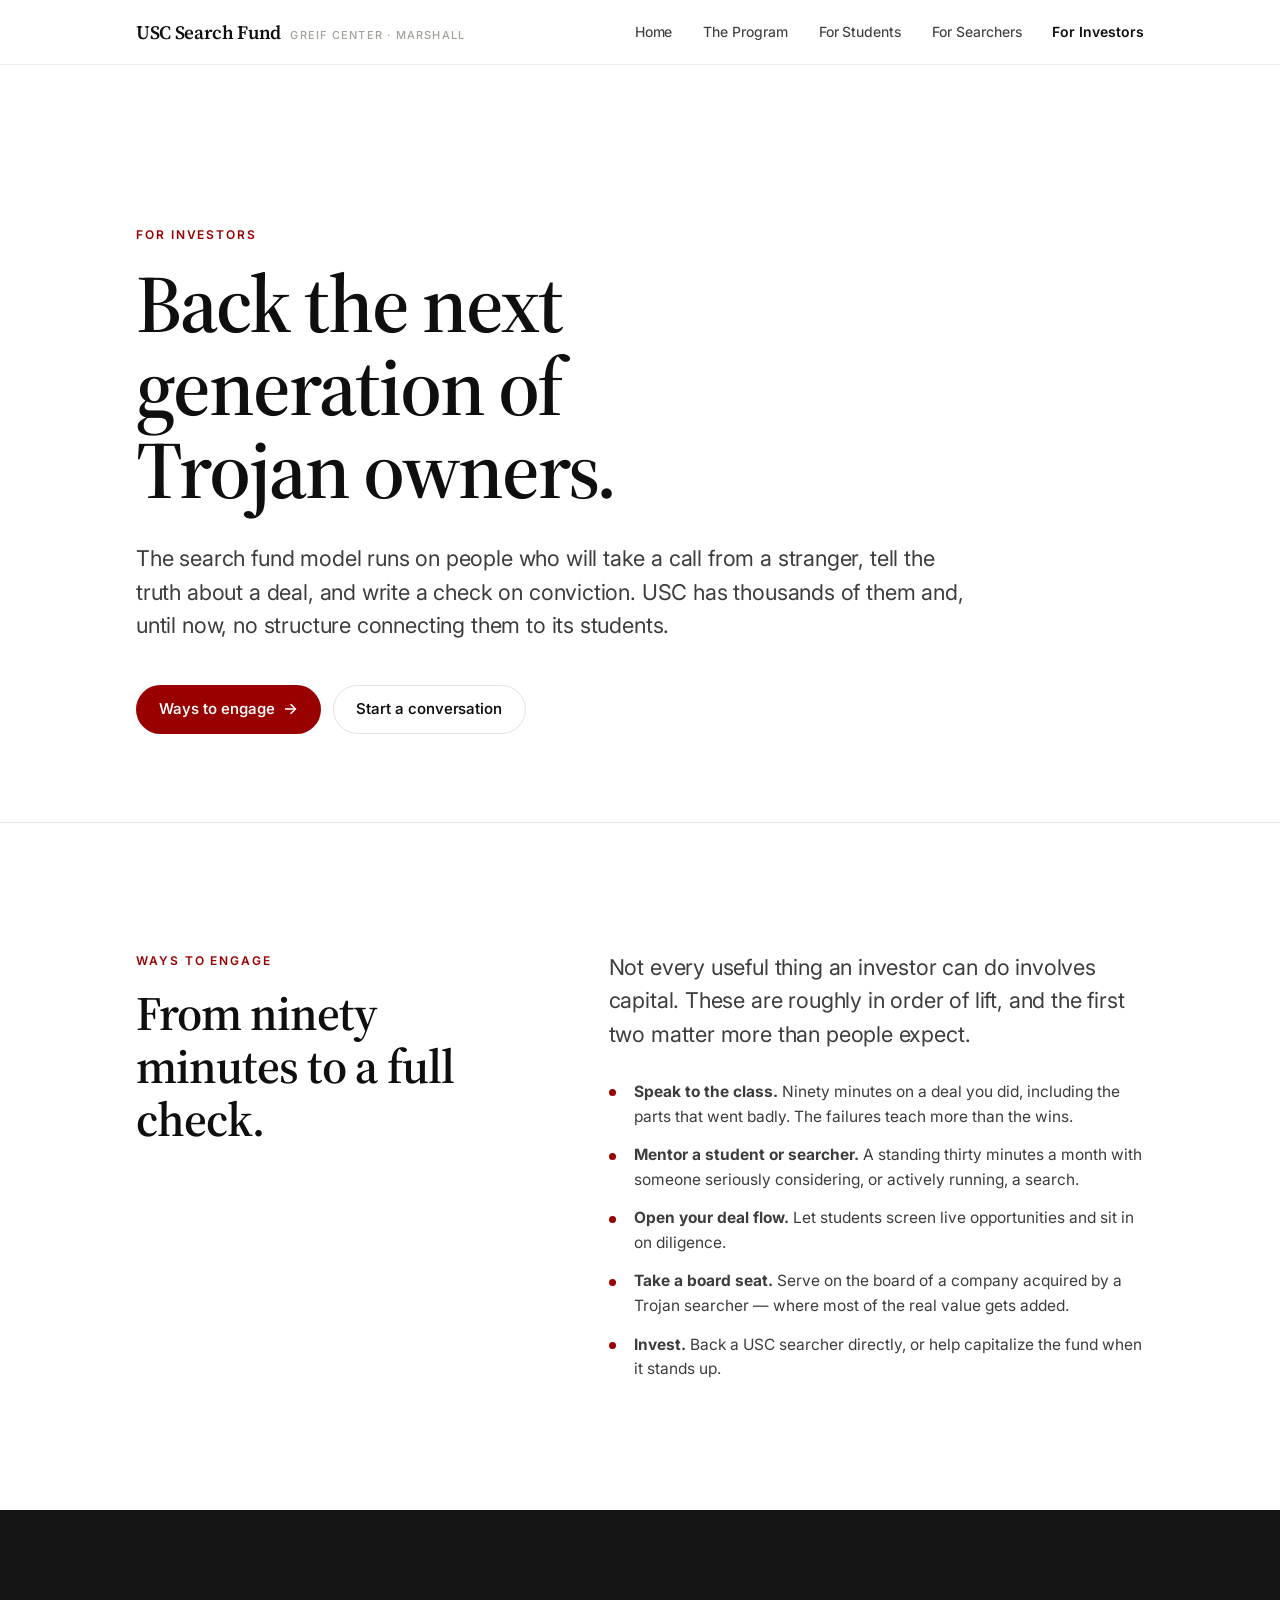
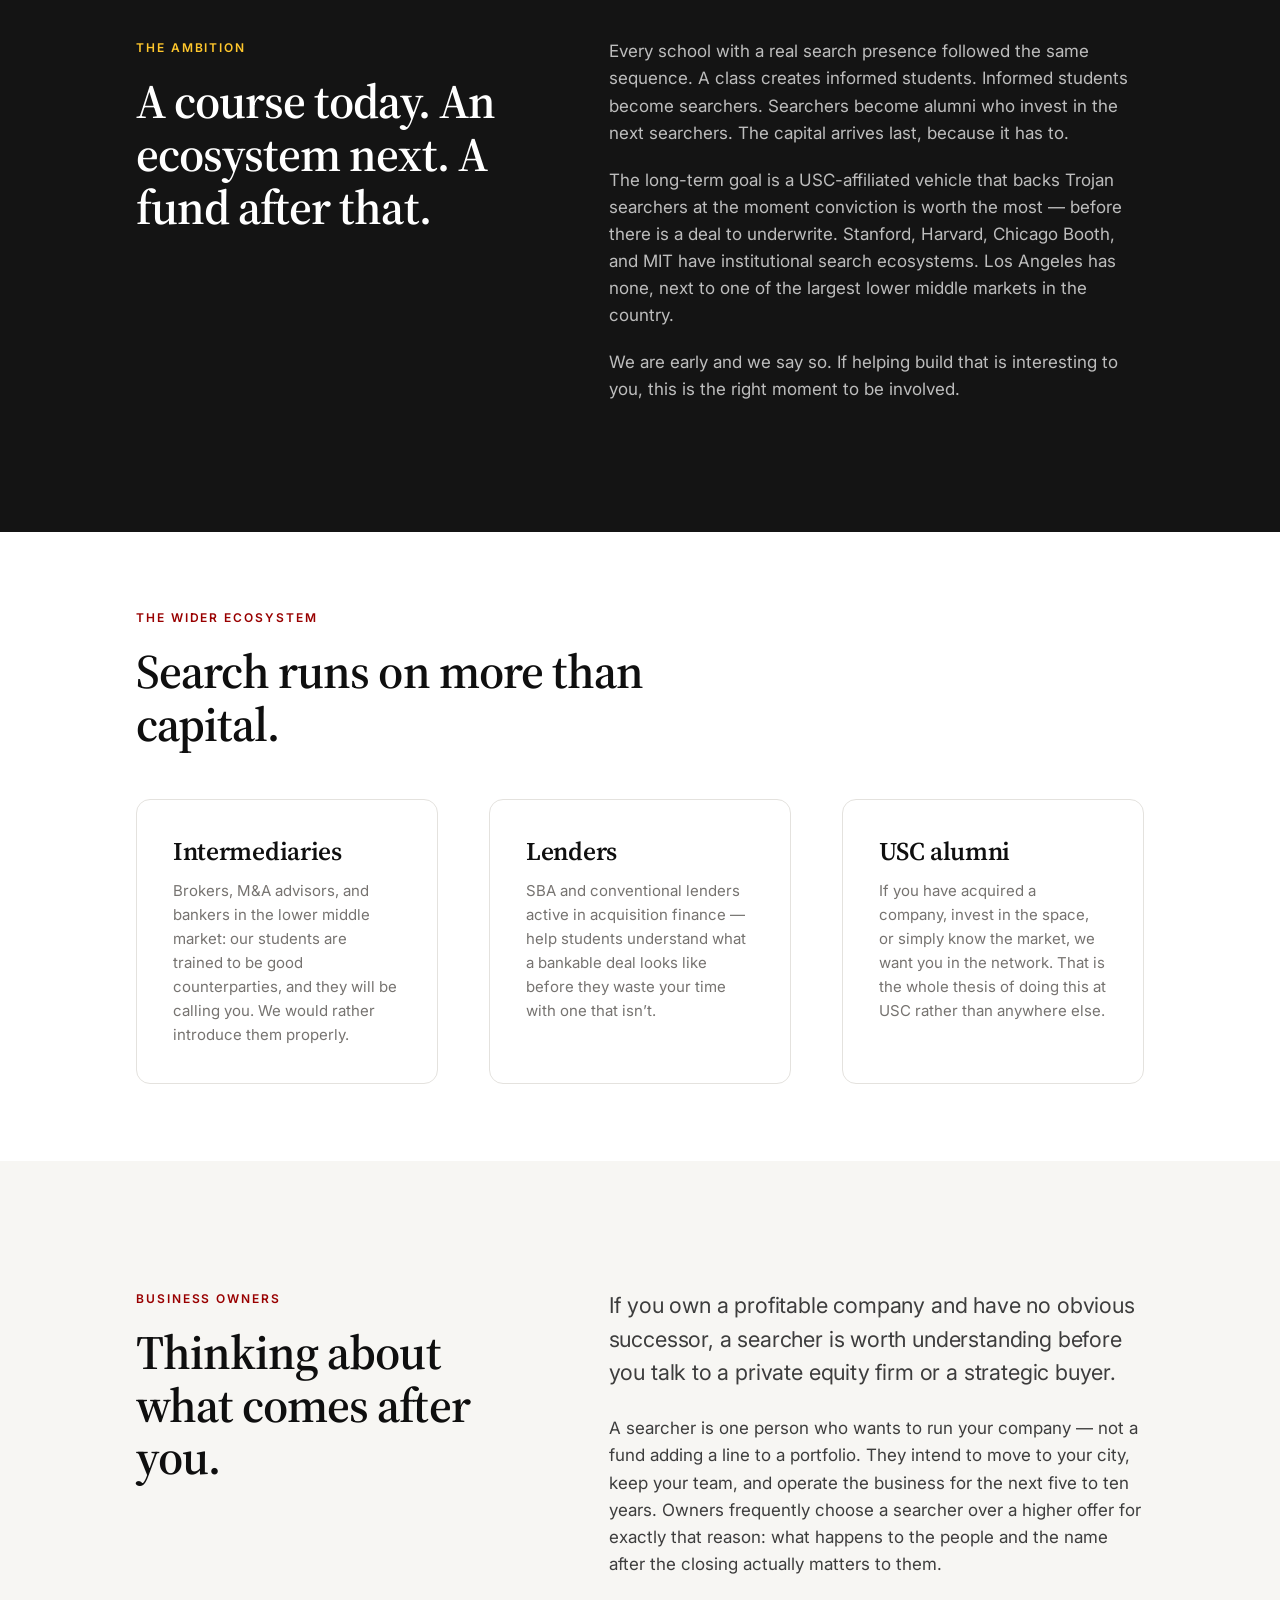
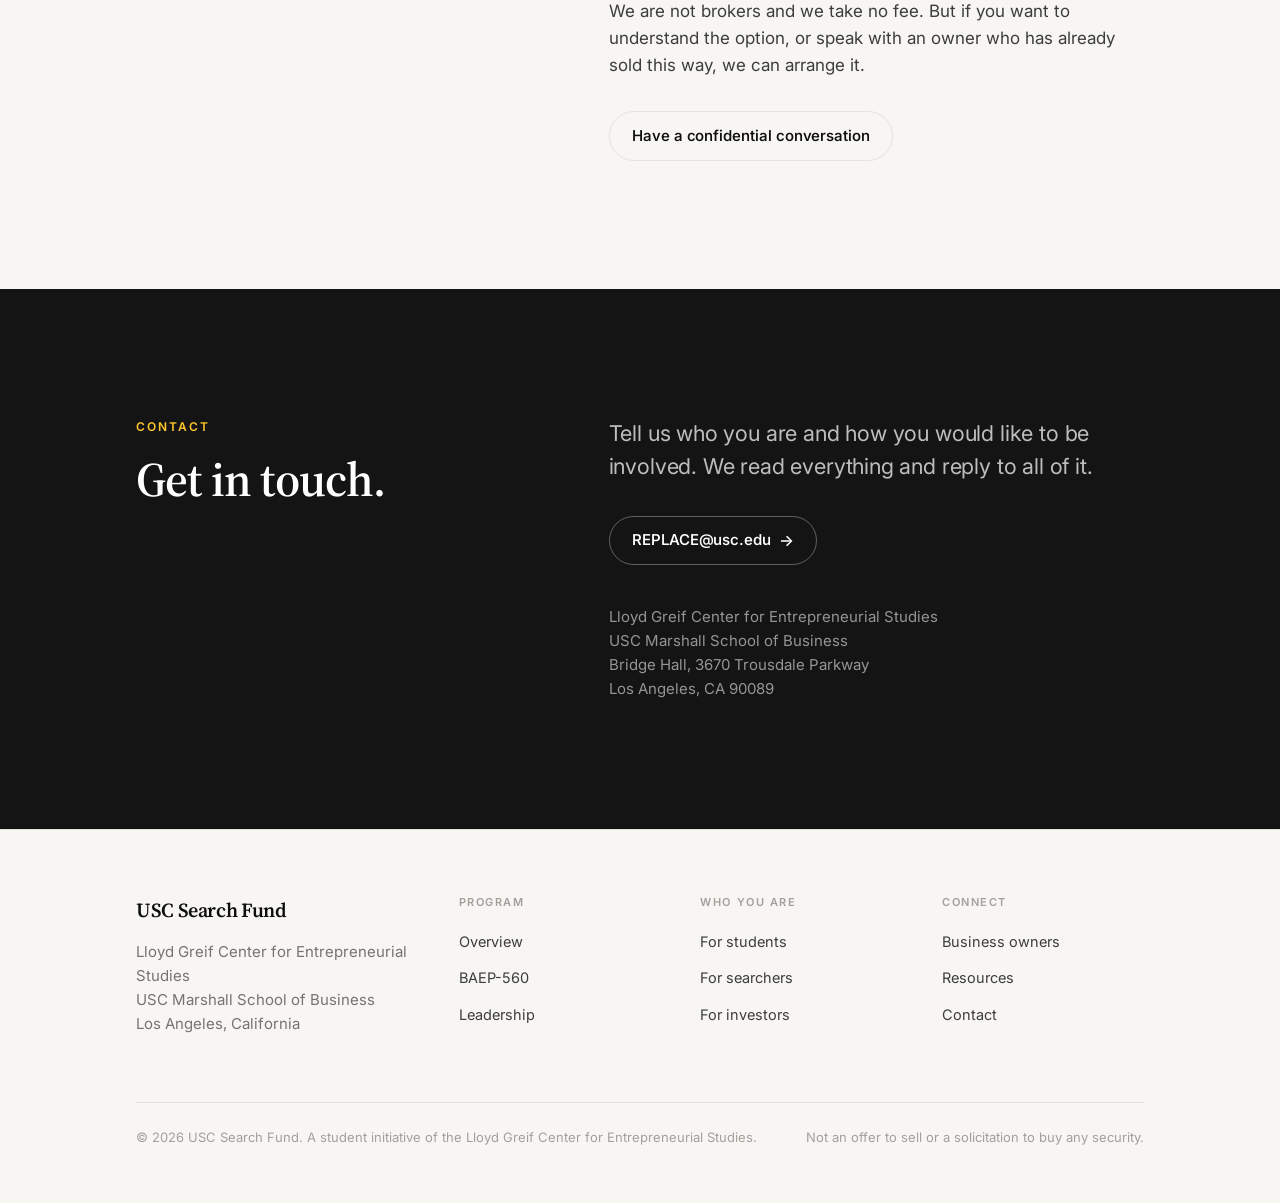
==== investors.html @ b590ad1c "USC Search Fund website — initial draft Five-page static site for the USC Marshall Greif Center sear" ====
<!doctype html>
<html lang="en">
<head>
<meta charset="utf-8">
<meta name="viewport" content="width=device-width, initial-scale=1">
<title>For Investors — USC Search Fund</title>
<meta name="description" content="For investors, operators, lenders, intermediaries, and business owners who want to work with USC Search Fund.">
<link rel="preconnect" href="https://fonts.googleapis.com">
<link rel="preconnect" href="https://fonts.gstatic.com" crossorigin>
<link href="https://fonts.googleapis.com/css2?family=Inter:wght@400;500;600&family=Source+Serif+4:opsz,wght@8..60,400;8..60,600&display=swap" rel="stylesheet">
<link rel="stylesheet" href="assets/site.css">
</head>
<body>
<header class="masthead">
  <div class="masthead__inner">
    <a class="brand" href="index.html">
      <span class="brand__mark">USC Search Fund</span>
      <span class="brand__sub">Greif Center &middot; Marshall</span>
    </a>
    <nav class="nav">
      <a href="index.html">Home</a>
      <a href="program.html">The Program</a>
      <a href="students.html">For Students</a>
      <a href="searchers.html">For Searchers</a>
      <a href="investors.html" aria-current="page">For Investors</a>
    </nav>
    <details class="menu">
      <summary class="menu__btn" aria-label="Menu"><span class="menu__bars"></span></summary>
      <nav class="menu__panel">
        <a href="index.html">Home</a>
        <a href="program.html">The Program</a>
        <a href="students.html">For Students</a>
        <a href="searchers.html">For Searchers</a>
        <a href="investors.html" aria-current="page">For Investors</a>
      </nav>
    </details>
  </div>
</header>
<main>

  <section class="hero wrap">
    <p class="eyebrow">For investors</p>
    <h1 class="display hero__title">Back the next generation of Trojan owners.</h1>
    <p class="lede hero__lede">
      The search fund model runs on people who will take a call from a stranger, tell the truth
      about a deal, and write a check on conviction. USC has thousands of them and, until now,
      no structure connecting them to its students.
    </p>
    <div class="btn-row hero__cta">
      <a class="btn btn--primary" href="#engage">Ways to engage <span class="btn__arrow">&rarr;</span></a>
      <a class="btn btn--ghost" href="#contact">Start a conversation</a>
    </div>
  </section>

  <hr class="rule">

  <!-- ========================================================== ENGAGE -- -->
  <section class="section wrap" id="engage">
    <div class="grid grid--split">
      <div>
        <p class="eyebrow">Ways to engage</p>
        <h2 class="h2">From ninety minutes to a full check.</h2>
      </div>
      <div>
        <p class="lede">
          Not every useful thing an investor can do involves capital. These are roughly in
          order of lift, and the first two matter more than people expect.
        </p>
        <ul class="checklist" style="margin-top:1.75rem">
          <li><strong>Speak to the class.</strong> Ninety minutes on a deal you did, including
              the parts that went badly. The failures teach more than the wins.</li>
          <li><strong>Mentor a student or searcher.</strong> A standing thirty minutes a month
              with someone seriously considering, or actively running, a search.</li>
          <li><strong>Open your deal flow.</strong> Let students screen live opportunities and
              sit in on diligence.</li>
          <li><strong>Take a board seat.</strong> Serve on the board of a company acquired by a
              Trojan searcher &mdash; where most of the real value gets added.</li>
          <li><strong>Invest.</strong> Back a USC searcher directly, or help capitalize the fund
              when it stands up.</li>
        </ul>
      </div>
    </div>
  </section>

  <!-- ============================================================ FUND -- -->
  <section class="section dark">
    <div class="wrap">
      <div class="grid grid--split">
        <div>
          <p class="eyebrow">The ambition</p>
          <h2 class="h2">A course today. An ecosystem next. A fund after that.</h2>
        </div>
        <div>
          <p>
            Every school with a real search presence followed the same sequence. A class creates
            informed students. Informed students become searchers. Searchers become alumni who
            invest in the next searchers. The capital arrives last, because it has to.
          </p>
          <p>
            The long-term goal is a USC-affiliated vehicle that backs Trojan searchers at the
            moment conviction is worth the most &mdash; before there is a deal to underwrite.
            Stanford, Harvard, Chicago Booth, and MIT have institutional search ecosystems.
            Los Angeles has none, next to one of the largest lower middle markets in the country.
          </p>
          <p>
            We are early and we say so. If helping build that is interesting to you, this is
            the right moment to be involved.
          </p>
        </div>
      </div>
    </div>
  </section>

  <!-- ======================================================= ECOSYSTEM -- -->
  <section class="section section--tight wrap">
    <p class="eyebrow">The wider ecosystem</p>
    <h2 class="h2" style="max-width:22ch; margin-bottom:clamp(2rem,4vw,3rem)">
      Search runs on more than capital.
    </h2>
    <div class="grid grid--3">
      <div class="panel">
        <h3 class="h3">Intermediaries</h3>
        <p class="small" style="margin-top:.8rem">Brokers, M&amp;A advisors, and bankers in the
           lower middle market: our students are trained to be good counterparties, and they
           will be calling you. We would rather introduce them properly.</p>
      </div>
      <div class="panel">
        <h3 class="h3">Lenders</h3>
        <p class="small" style="margin-top:.8rem">SBA and conventional lenders active in
           acquisition finance &mdash; help students understand what a bankable deal looks like
           before they waste your time with one that isn&rsquo;t.</p>
      </div>
      <div class="panel">
        <h3 class="h3">USC alumni</h3>
        <p class="small" style="margin-top:.8rem">If you have acquired a company, invest in the
           space, or simply know the market, we want you in the network. That is the whole
           thesis of doing this at USC rather than anywhere else.</p>
      </div>
    </div>
  </section>

  <!-- ========================================================== OWNERS -- -->
  <section class="section section--alt" id="owners">
    <div class="wrap">
      <div class="grid grid--split">
        <div>
          <p class="eyebrow">Business owners</p>
          <h2 class="h2">Thinking about what comes after you.</h2>
        </div>
        <div>
          <p class="lede">
            If you own a profitable company and have no obvious successor, a searcher is worth
            understanding before you talk to a private equity firm or a strategic buyer.
          </p>
          <p class="body">
            A searcher is one person who wants to run your company &mdash; not a fund adding a
            line to a portfolio. They intend to move to your city, keep your team, and operate
            the business for the next five to ten years. Owners frequently choose a searcher
            over a higher offer for exactly that reason: what happens to the people and the name
            after the closing actually matters to them.
          </p>
          <p class="body">
            We are not brokers and we take no fee. But if you want to understand the option, or
            speak with an owner who has already sold this way, we can arrange it.
          </p>
          <div class="btn-row" style="margin-top:2rem">
            <a class="btn btn--ghost" href="#contact">Have a confidential conversation</a>
          </div>
        </div>
      </div>
    </div>
  </section>

  <!-- ========================================================= CONTACT -- -->
  <section class="section dark" id="contact">
    <div class="wrap">
      <div class="grid grid--split">
        <div>
          <p class="eyebrow">Contact</p>
          <h2 class="h2">Get in touch.</h2>
        </div>
        <div>
          <p class="lede">
            Tell us who you are and how you would like to be involved. We read everything and
            reply to all of it.
          </p>
          <div class="btn-row" style="margin-top:2rem">
            <a class="btn btn--onDark" href="mailto:REPLACE@usc.edu?subject=USC%20Search%20Fund">
              REPLACE@usc.edu <span class="btn__arrow">&rarr;</span>
            </a>
          </div>
          <p class="small" style="margin-top:2.5rem">
            Lloyd Greif Center for Entrepreneurial Studies<br>
            USC Marshall School of Business<br>
            Bridge Hall, 3670 Trousdale Parkway<br>
            Los Angeles, CA 90089
          </p>
        </div>
      </div>
    </div>
  </section>

</main>
<footer class="footer">
  <div class="wrap">
    <div class="footer__top">
      <div class="footer__brand">
        <span class="brand__mark">USC Search Fund</span>
        <p class="small" style="margin-top:.9rem; max-width:34ch">
          Lloyd Greif Center for Entrepreneurial Studies<br>
          USC Marshall School of Business<br>
          Los Angeles, California
        </p>
      </div>
      <div>
        <h4>Program</h4>
        <ul>
          <li><a href="program.html">Overview</a></li>
          <li><a href="program.html#course">BAEP-560</a></li>
          <li><a href="program.html#leadership">Leadership</a></li>
        </ul>
      </div>
      <div>
        <h4>Who you are</h4>
        <ul>
          <li><a href="students.html">For students</a></li>
          <li><a href="searchers.html">For searchers</a></li>
          <li><a href="investors.html">For investors</a></li>
        </ul>
      </div>
      <div>
        <h4>Connect</h4>
        <ul>
          <li><a href="investors.html#owners">Business owners</a></li>
          <li><a href="students.html#resources">Resources</a></li>
          <li><a href="investors.html#contact">Contact</a></li>
        </ul>
      </div>
    </div>
    <div class="footer__bottom">
      <p class="tiny">&copy; 2026 USC Search Fund. A student initiative of the Lloyd Greif Center for Entrepreneurial Studies.</p>
      <p class="tiny">Not an offer to sell or a solicitation to buy any security.</p>
    </div>
  </div>
</footer>
</body>
</html>
---- assets/site.css ----
/* ==========================================================================
   USC Search Fund — Lloyd Greif Center for Entrepreneurial Studies
   USC Marshall School of Business
   ========================================================================== */

:root{
  /* USC brand */
  --cardinal:      #990000;
  --cardinal-deep: #6d0000;
  --cardinal-tint: #fdf4f4;
  --gold:          #ffc72c;

  /* Ink */
  --ink:   #0f0f0f;
  --ink-2: #3d3d3d;
  --ink-3: #767370;
  --ink-4: #a3a09c;

  /* Ground */
  --bg:      #ffffff;
  --bg-alt:  #f7f6f3;
  --bg-deep: #141414;
  --line:    #e4e2de;
  --line-2:  #efeeea;

  --maxw: 1120px;
  --gut: clamp(1.25rem, 5vw, 3.5rem);

  --serif: "Source Serif 4", "Iowan Old Style", Georgia, "Times New Roman", serif;
  --sans: "Inter", -apple-system, BlinkMacSystemFont, "SF Pro Text", "Helvetica Neue", Arial, sans-serif;

  --ease: cubic-bezier(.4,.14,.3,1);
}

*,*::before,*::after{ box-sizing:border-box; }

html{ -webkit-text-size-adjust:100%; scroll-behavior:smooth; scroll-padding-top:5.5rem; }

body{
  margin:0;
  background:var(--bg);
  color:var(--ink);
  font-family:var(--sans);
  font-size:17px;
  line-height:1.6;
  -webkit-font-smoothing:antialiased;
  -moz-osx-font-smoothing:grayscale;
  font-feature-settings:"kern" 1,"liga" 1;
}

img,svg{ max-width:100%; height:auto; display:block; }

/* --------------------------------------------------------------- layout -- */
.wrap{ max-width:var(--maxw); margin-inline:auto; padding-inline:var(--gut); }
.wrap--narrow{ max-width:760px; }
.section{ padding-block:clamp(4.5rem,10vw,8.5rem); }
.section--tight{ padding-block:clamp(3.25rem,6vw,5.5rem); }
.section--alt{ background:var(--bg-alt); }
.rule{ height:1px; background:var(--line); border:0; margin:0; }

/* ----------------------------------------------------------- typography -- */
h1,h2,h3,h4{ font-family:var(--serif); font-weight:600; margin:0; color:var(--ink); }

.display{
  font-size:clamp(2.75rem,7.2vw,5.1rem);
  line-height:1.02;
  letter-spacing:-.025em;
  font-weight:600;
}
.h2{
  font-size:clamp(1.9rem,3.9vw,3rem);
  line-height:1.1;
  letter-spacing:-.02em;
}
.h3{
  font-size:clamp(1.25rem,2vw,1.6rem);
  line-height:1.2;
  letter-spacing:-.012em;
}
.h4{ font-size:1.0625rem; line-height:1.35; letter-spacing:-.005em; }

.eyebrow{
  font-family:var(--sans);
  font-size:.75rem;
  font-weight:600;
  letter-spacing:.16em;
  text-transform:uppercase;
  color:var(--cardinal);
  margin:0 0 1.1rem;
}
.eyebrow--muted{ color:var(--ink-3); }

.lede{
  font-size:clamp(1.125rem,1.7vw,1.375rem);
  line-height:1.55;
  color:var(--ink-2);
  letter-spacing:-.008em;
}
.body{ color:var(--ink-2); }
.small{ font-size:.9375rem; color:var(--ink-3); line-height:1.6; }
.tiny{ font-size:.8125rem; color:var(--ink-4); }

p{ margin:0 0 1.15em; }
p:last-child{ margin-bottom:0; }

a{ color:var(--cardinal); text-decoration:none; }
a:hover{ text-decoration:underline; text-underline-offset:3px; }

/* --------------------------------------------------------------- header -- */
.masthead{
  position:sticky; top:0; z-index:60;
  background:rgba(255,255,255,.95);
  backdrop-filter:saturate(180%) blur(20px);
  -webkit-backdrop-filter:saturate(180%) blur(20px);
  border-bottom:1px solid var(--line-2);
}
.masthead__inner{
  max-width:var(--maxw); margin-inline:auto; padding-inline:var(--gut);
  height:64px; display:flex; align-items:center; justify-content:space-between; gap:1.5rem;
}
.brand{ display:flex; align-items:baseline; gap:.6rem; color:var(--ink); text-decoration:none; }
.brand:hover{ text-decoration:none; }
.brand__mark{
  font-family:var(--serif); font-weight:600; font-size:1.1875rem;
  letter-spacing:-.018em; white-space:nowrap;
}
.brand__sub{
  font-size:.6875rem; letter-spacing:.11em; text-transform:uppercase;
  color:var(--ink-4); font-weight:500; white-space:nowrap;
}
.nav{ display:flex; align-items:center; gap:clamp(1rem,2.4vw,2.1rem); }
.nav a{
  font-size:.875rem; font-weight:450; color:var(--ink-2);
  letter-spacing:-.002em; white-space:nowrap; text-decoration:none;
  transition:color .18s var(--ease);
}
.nav a:hover{ color:var(--ink); text-decoration:none; }
.nav a[aria-current="page"]{ color:var(--ink); font-weight:600; }

/* ---------------------------------------------------------- mobile menu -- */
.menu{ display:none; }
.menu__btn{
  list-style:none; cursor:pointer;
  width:40px; height:40px; margin-right:-9px;
  display:flex; align-items:center; justify-content:center;
  border-radius:9px;
}
.menu__btn::-webkit-details-marker{ display:none; }
.menu__btn:focus-visible{ outline:2px solid var(--cardinal); outline-offset:2px; }
.menu__bars, .menu__bars::before, .menu__bars::after{
  display:block; width:21px; height:1.5px; background:var(--ink); border-radius:2px;
}
.menu__bars{ position:relative; transition:background .18s var(--ease); }
.menu__bars::before{ content:""; position:absolute; top:-6.5px; transition:transform .2s var(--ease); }
.menu__bars::after{ content:""; position:absolute; top:6.5px; transition:transform .2s var(--ease); }
.menu[open] .menu__bars{ background:transparent; }
.menu[open] .menu__bars::before{ transform:translateY(6.5px) rotate(45deg); }
.menu[open] .menu__bars::after{ transform:translateY(-6.5px) rotate(-45deg); }

.menu__panel{
  position:fixed; left:0; right:0; top:64px;
  background:#fff;
  border-bottom:1px solid var(--line);
  box-shadow:0 14px 34px rgba(0,0,0,.09);
  padding:.25rem var(--gut) 1.1rem;
  display:flex; flex-direction:column;
  max-height:calc(100vh - 64px); overflow-y:auto;
}
.menu__panel a{
  padding:.95rem 0; font-size:1.0625rem; color:var(--ink);
  text-decoration:none; border-bottom:1px solid var(--line-2);
}
.menu__panel a:last-child{ border-bottom:0; }
.menu__panel a[aria-current="page"]{ color:var(--cardinal); font-weight:600; }

@media (max-width:900px){
  .nav{ display:none; }
  .menu{ display:block; }
  .brand__sub{ display:none; }
}

/* --------------------------------------------------------------- button -- */
.btn{
  display:inline-flex; align-items:center; gap:.5rem;
  font-family:var(--sans); font-size:.9375rem; font-weight:550; letter-spacing:-.004em;
  padding:.72rem 1.4rem; border-radius:999px; border:1px solid transparent;
  text-decoration:none; cursor:pointer;
  transition:background .2s var(--ease), color .2s var(--ease), border-color .2s var(--ease), transform .2s var(--ease);
}
.btn:hover{ text-decoration:none; transform:translateY(-1px); }
.btn--primary{ background:var(--cardinal); color:#fff; }
.btn--primary:hover{ background:var(--cardinal-deep); }
.btn--ghost{ border-color:var(--line); color:var(--ink); background:transparent; }
.btn--ghost:hover{ border-color:var(--ink-4); background:#fff; }
.btn--onDark{ border-color:rgba(255,255,255,.32); color:#fff; }
.btn--onDark:hover{ background:rgba(255,255,255,.1); border-color:rgba(255,255,255,.55); }
.btn__arrow{ font-size:1.05em; line-height:1; transition:transform .2s var(--ease); }
.btn:hover .btn__arrow{ transform:translateX(3px); }
.btn-row{ display:flex; flex-wrap:wrap; gap:.75rem; }

.link-arrow{
  display:inline-flex; align-items:center; gap:.4rem;
  font-size:.9375rem; font-weight:550; color:var(--cardinal); text-decoration:none;
}
.link-arrow:hover{ text-decoration:none; }
.link-arrow span{ transition:transform .2s var(--ease); }
.link-arrow:hover span{ transform:translateX(3px); }

/* ----------------------------------------------------------------- hero -- */
.hero{ padding-block:clamp(5rem,13vw,10rem) clamp(3.5rem,7vw,5.5rem); }
.hero__title{ max-width:16ch; }
.hero__title span{ display:block; }
.hero__lede{ max-width:60ch; margin-top:1.9rem; }
.hero__cta{ margin-top:2.6rem; }
.hero__meta{
  margin-top:clamp(3.5rem,7vw,5.5rem);
  padding-top:1.5rem; border-top:1px solid var(--line);
  display:flex; flex-wrap:wrap; gap:.5rem 2.5rem;
  font-size:.8125rem; letter-spacing:.05em; text-transform:uppercase;
  color:var(--ink-4); font-weight:500;
}

/* ---------------------------------------------------------------- grids -- */
.grid{ display:grid; gap:clamp(2rem,4vw,3.25rem); }
.grid--2{ grid-template-columns:repeat(2,1fr); }
.grid--3{ grid-template-columns:repeat(3,1fr); }
.grid--4{ grid-template-columns:repeat(4,1fr); }
.grid--split{ grid-template-columns:minmax(0,.85fr) minmax(0,1.15fr); gap:clamp(2rem,6vw,5rem); }

.stack-lg > * + *{ margin-top:clamp(2.5rem,5vw,4rem); }

/* ---------------------------------------------------------------- cards -- */
.card{ display:flex; flex-direction:column; }
.card__num{
  font-family:var(--serif); font-size:.9375rem; color:var(--cardinal);
  font-weight:600; letter-spacing:.02em; margin-bottom:.9rem;
  padding-bottom:.85rem; border-bottom:1px solid var(--line);
}
.card .h3{ margin-bottom:.65rem; }
.card p{ font-size:.9688rem; color:var(--ink-2); line-height:1.62; }

.panel{
  background:#fff; border:1px solid var(--line);
  border-radius:14px; padding:clamp(1.6rem,3vw,2.25rem);
}
.panel--alt{ background:var(--bg-alt); border-color:transparent; }
.panel--accent{ background:var(--cardinal-tint); border-color:#f3e2e2; }

/* -------------------------------------------------------------- numbers -- */
.stats{ display:grid; grid-template-columns:repeat(4,1fr); gap:clamp(1.5rem,3vw,2.5rem); }
.stat__fig{
  font-family:var(--serif); font-size:clamp(2.4rem,4.6vw,3.5rem);
  line-height:1; letter-spacing:-.03em; font-weight:600; color:var(--ink);
}
.stat__label{
  margin-top:.85rem; padding-top:.85rem; border-top:1px solid var(--line);
  font-size:.8125rem; line-height:1.45; color:var(--ink-3); letter-spacing:.01em;
}
.stats--onDark .stat__fig{ color:#fff; }
.stats--onDark .stat__label{ color:rgba(255,255,255,.62); border-top-color:rgba(255,255,255,.18); }

/* ----------------------------------------------------------- dark block -- */
.dark{ background:var(--bg-deep); color:#fff; }
.dark h1,.dark h2,.dark h3,.dark h4{ color:#fff; }
.dark .lede,.dark .body,.dark p{ color:rgba(255,255,255,.72); }
.dark .eyebrow{ color:var(--gold); }
.dark .small{ color:rgba(255,255,255,.55); }
.dark a{ color:#fff; }

/* --------------------------------------------------------------- ladder -- */
.ladder{ counter-reset:step; border-top:1px solid var(--line); }
.ladder__item{
  display:grid; grid-template-columns:clamp(5rem,8vw,7.75rem) minmax(0,.6fr) minmax(0,1.55fr);
  gap:clamp(1rem,3vw,2.5rem);
  padding-block:clamp(1.75rem,3.2vw,2.5rem);
  border-bottom:1px solid var(--line);
  align-items:start;
}
.ladder__step{
  font-family:var(--serif); font-size:.9375rem; font-weight:600;
  color:var(--cardinal); letter-spacing:.04em; padding-top:.35rem;
  white-space:nowrap;
}
.ladder__item p{ font-size:.9688rem; color:var(--ink-2); }

/* --------------------------------------------------------------- people -- */
.person__name{ font-family:var(--serif); font-size:1.25rem; font-weight:600; letter-spacing:-.012em; }
.person__role{ font-size:.8125rem; letter-spacing:.09em; text-transform:uppercase; color:var(--cardinal); margin-top:.4rem; font-weight:600; }
.person p{ font-size:.9375rem; color:var(--ink-2); margin-top:.9rem; }
.person__portrait{
  aspect-ratio:4/5; background:var(--bg-alt); border-radius:10px;
  margin-bottom:1.1rem; display:flex; align-items:center; justify-content:center;
  color:var(--ink-4); font-size:.75rem; letter-spacing:.1em; text-transform:uppercase;
  border:1px solid var(--line-2);
}

/* ------------------------------------------------------------------ FAQ -- */
.faq{ border-top:1px solid var(--line); }
.faq details{ border-bottom:1px solid var(--line); }
.faq summary{
  list-style:none; cursor:pointer; padding-block:1.4rem;
  font-family:var(--serif); font-size:1.0625rem; font-weight:600; letter-spacing:-.008em;
  display:flex; justify-content:space-between; align-items:center; gap:2rem;
}
.faq summary::-webkit-details-marker{ display:none; }
.faq summary::after{
  content:"+"; font-family:var(--sans); font-size:1.35rem; font-weight:300;
  color:var(--ink-4); line-height:1; transition:transform .22s var(--ease);
}
.faq details[open] summary::after{ transform:rotate(45deg); }
.faq details p{ padding-bottom:1.5rem; margin:0; font-size:.9688rem; color:var(--ink-2); max-width:68ch; }

/* ---------------------------------------------------------------- lists -- */
.checklist{ list-style:none; padding:0; margin:0; }
.checklist li{
  position:relative; padding-left:1.6rem; margin-bottom:.85rem;
  font-size:.9688rem; color:var(--ink-2); line-height:1.6;
}
.checklist li::before{
  content:""; position:absolute; left:0; top:.62em;
  width:7px; height:7px; border-radius:50%; background:var(--cardinal);
}
.checklist li:last-child{ margin-bottom:0; }

.deflist{ margin:0; }
.deflist dt{
  font-family:var(--serif); font-weight:600; font-size:1.0625rem;
  padding-top:1.35rem; border-top:1px solid var(--line); margin-bottom:.4rem;
}
.deflist dd{ margin:0 0 1.35rem; font-size:.9688rem; color:var(--ink-2); }
.deflist dd:last-child{ margin-bottom:0; }

/* ------------------------------------------------------------------ CTA -- */
.cta-tri{ display:grid; grid-template-columns:repeat(3,1fr); gap:0; border-top:1px solid var(--line); }
.cta-tri__item{
  padding:clamp(2rem,3.5vw,2.75rem) clamp(1.25rem,2.5vw,2.25rem);
  border-bottom:1px solid var(--line); border-right:1px solid var(--line);
  display:flex; flex-direction:column; gap:.7rem;
  transition:background .2s var(--ease);
}
.cta-tri__item:last-child{ border-right:0; }
.cta-tri__item:hover{ background:var(--bg-alt); }
.cta-tri__item p{ font-size:.9375rem; color:var(--ink-2); flex:1; }

/* --------------------------------------------------------------- footer -- */
.footer{ background:var(--bg-alt); padding-block:clamp(3rem,5vw,4.5rem) 2.5rem; border-top:1px solid var(--line); }
.footer__top{ display:grid; grid-template-columns:minmax(0,1.4fr) repeat(3,minmax(0,1fr)); gap:2.5rem; }
.footer__brand .brand__mark{ font-size:1.25rem; }
.footer h4{
  font-family:var(--sans); font-size:.6875rem; letter-spacing:.14em;
  text-transform:uppercase; color:var(--ink-4); font-weight:600; margin-bottom:1rem;
}
.footer ul{ list-style:none; padding:0; margin:0; }
.footer li{ margin-bottom:.6rem; }
.footer li a{ font-size:.9063rem; color:var(--ink-2); }
.footer li a:hover{ color:var(--cardinal); }
.footer__bottom{
  margin-top:clamp(2.5rem,5vw,4rem); padding-top:1.5rem; border-top:1px solid var(--line);
  display:flex; flex-wrap:wrap; justify-content:space-between; gap:1rem;
}

/* ----------------------------------------------------------- responsive -- */
@media (max-width:900px){
  .grid--4{ grid-template-columns:repeat(2,1fr); }
  .grid--split{ grid-template-columns:1fr; }
  .footer__top{ grid-template-columns:1fr 1fr; }
}
@media (max-width:760px){
  body{ font-size:16px; }
  .grid--2,.grid--3{ grid-template-columns:1fr; }
  .stats{ grid-template-columns:1fr 1fr; }
  .cta-tri{ grid-template-columns:1fr; }
  .cta-tri__item{ border-right:0; }
  .ladder__item{ grid-template-columns:1fr; gap:.6rem; }
  .ladder__step{ padding-top:0; }
  .hero__meta{ gap:.4rem 1.5rem; font-size:.75rem; }
}
@media (max-width:420px){
  .display{ letter-spacing:-.02em; }
}

@media (prefers-reduced-motion:reduce){
  *{ animation:none !important; transition:none !important; scroll-behavior:auto !important; }
}
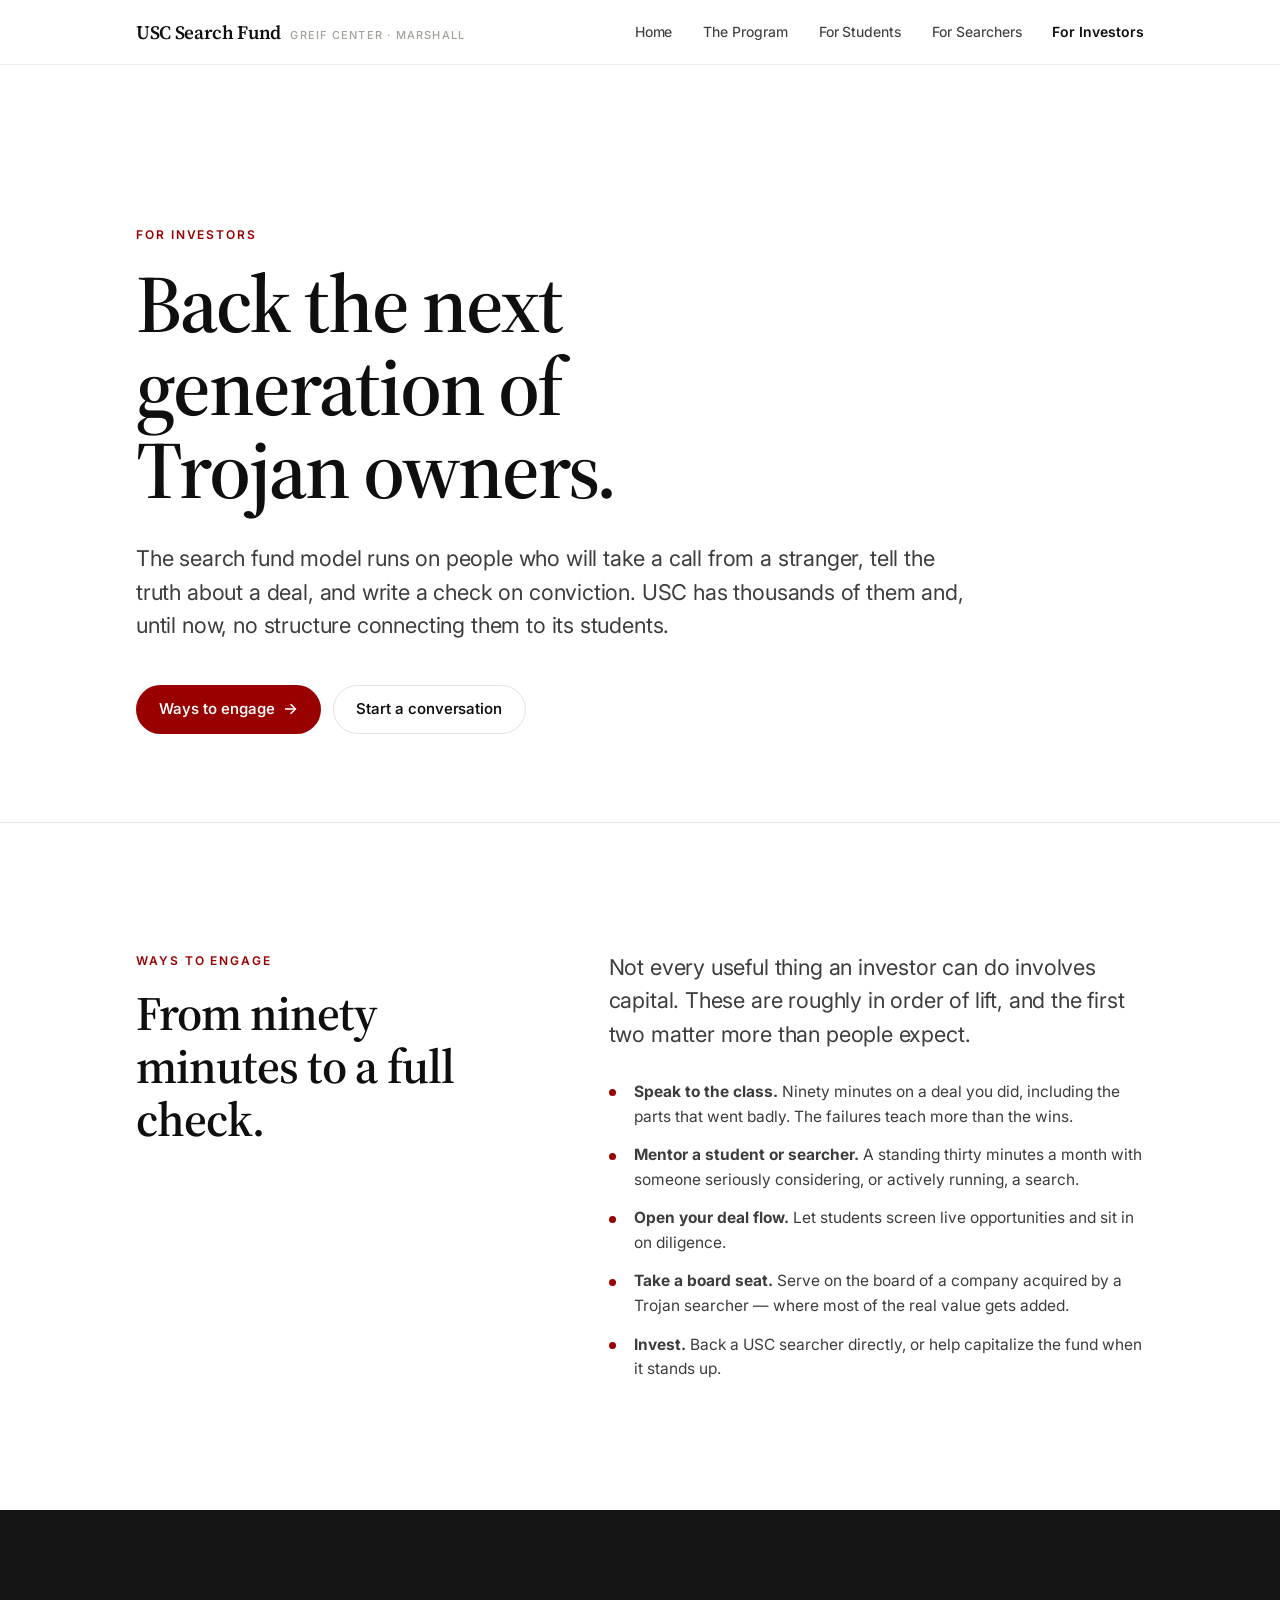
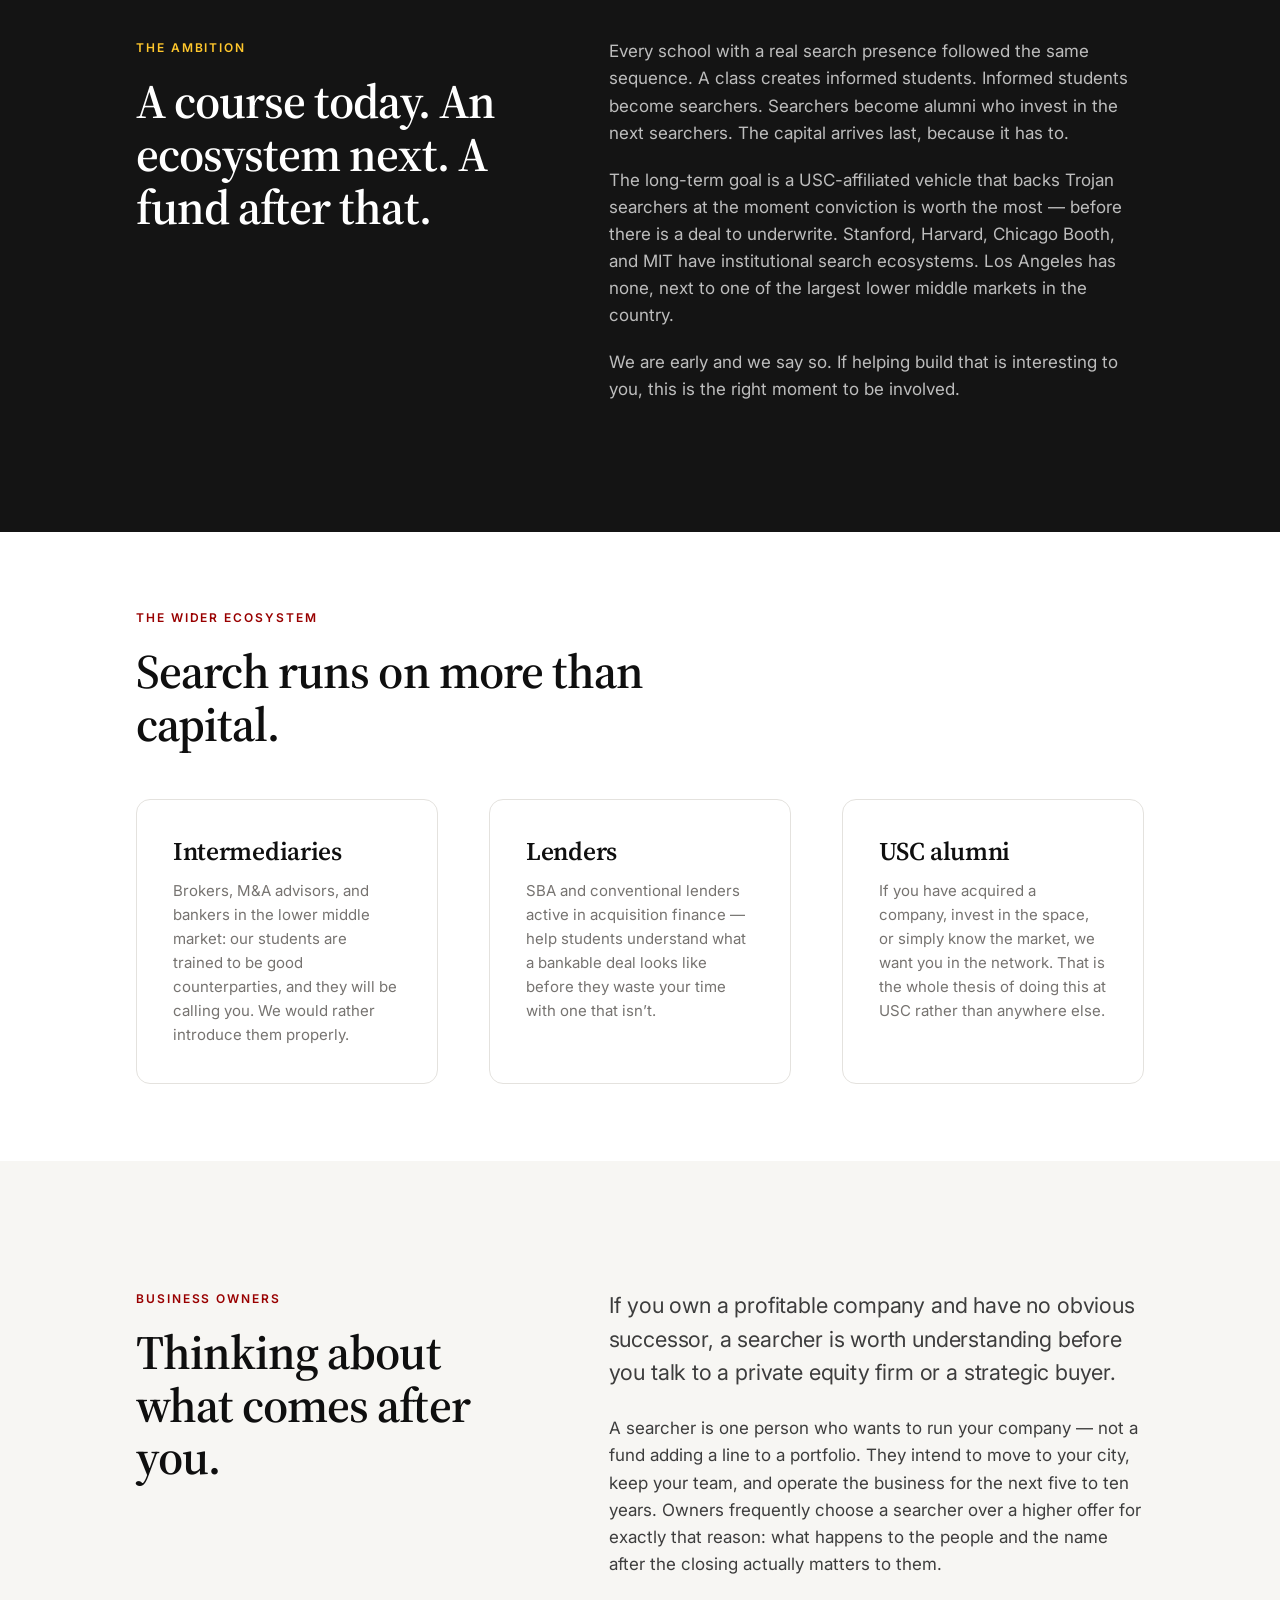
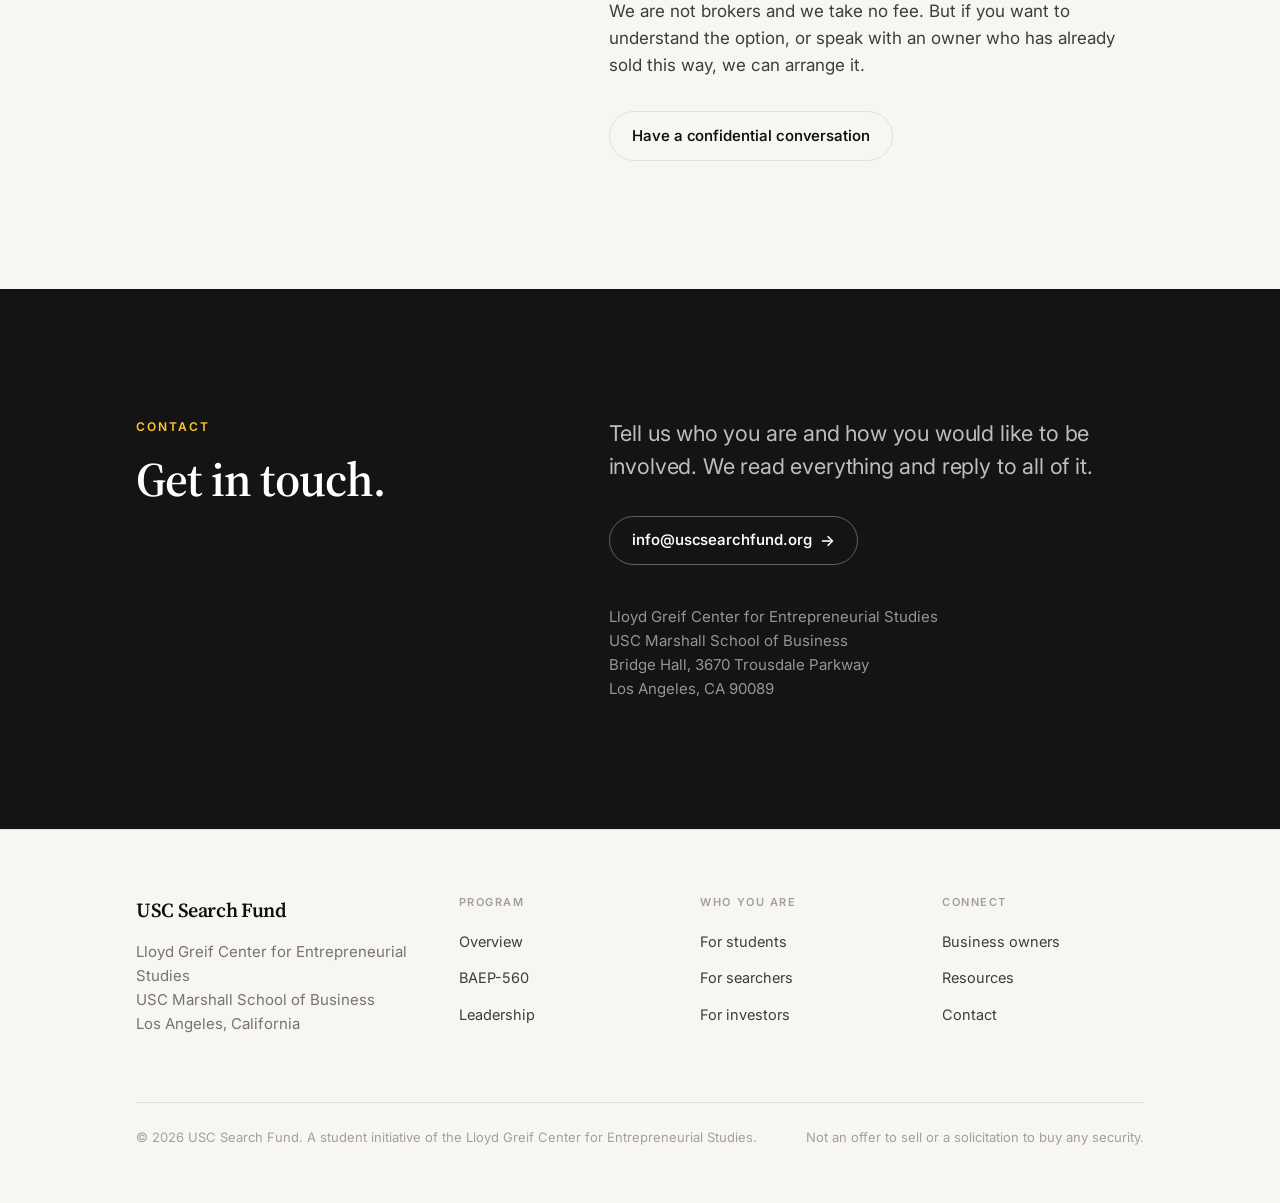
==== commit 6a2ff8cd: "Real contact email, plus GitHub Pages config Replace the REPLACE@usc.edu placeholder with info@uscse" ====
--- a/investors.html
+++ b/investors.html
@@ -185,8 +185,8 @@
             reply to all of it.
           </p>
           <div class="btn-row" style="margin-top:2rem">
-            <a class="btn btn--onDark" href="mailto:REPLACE@usc.edu?subject=USC%20Search%20Fund">
-              REPLACE@usc.edu <span class="btn__arrow">&rarr;</span>
+            <a class="btn btn--onDark" href="mailto:info@uscsearchfund.org?subject=USC%20Search%20Fund">
+              info@uscsearchfund.org <span class="btn__arrow">&rarr;</span>
             </a>
           </div>
           <p class="small" style="margin-top:2.5rem">
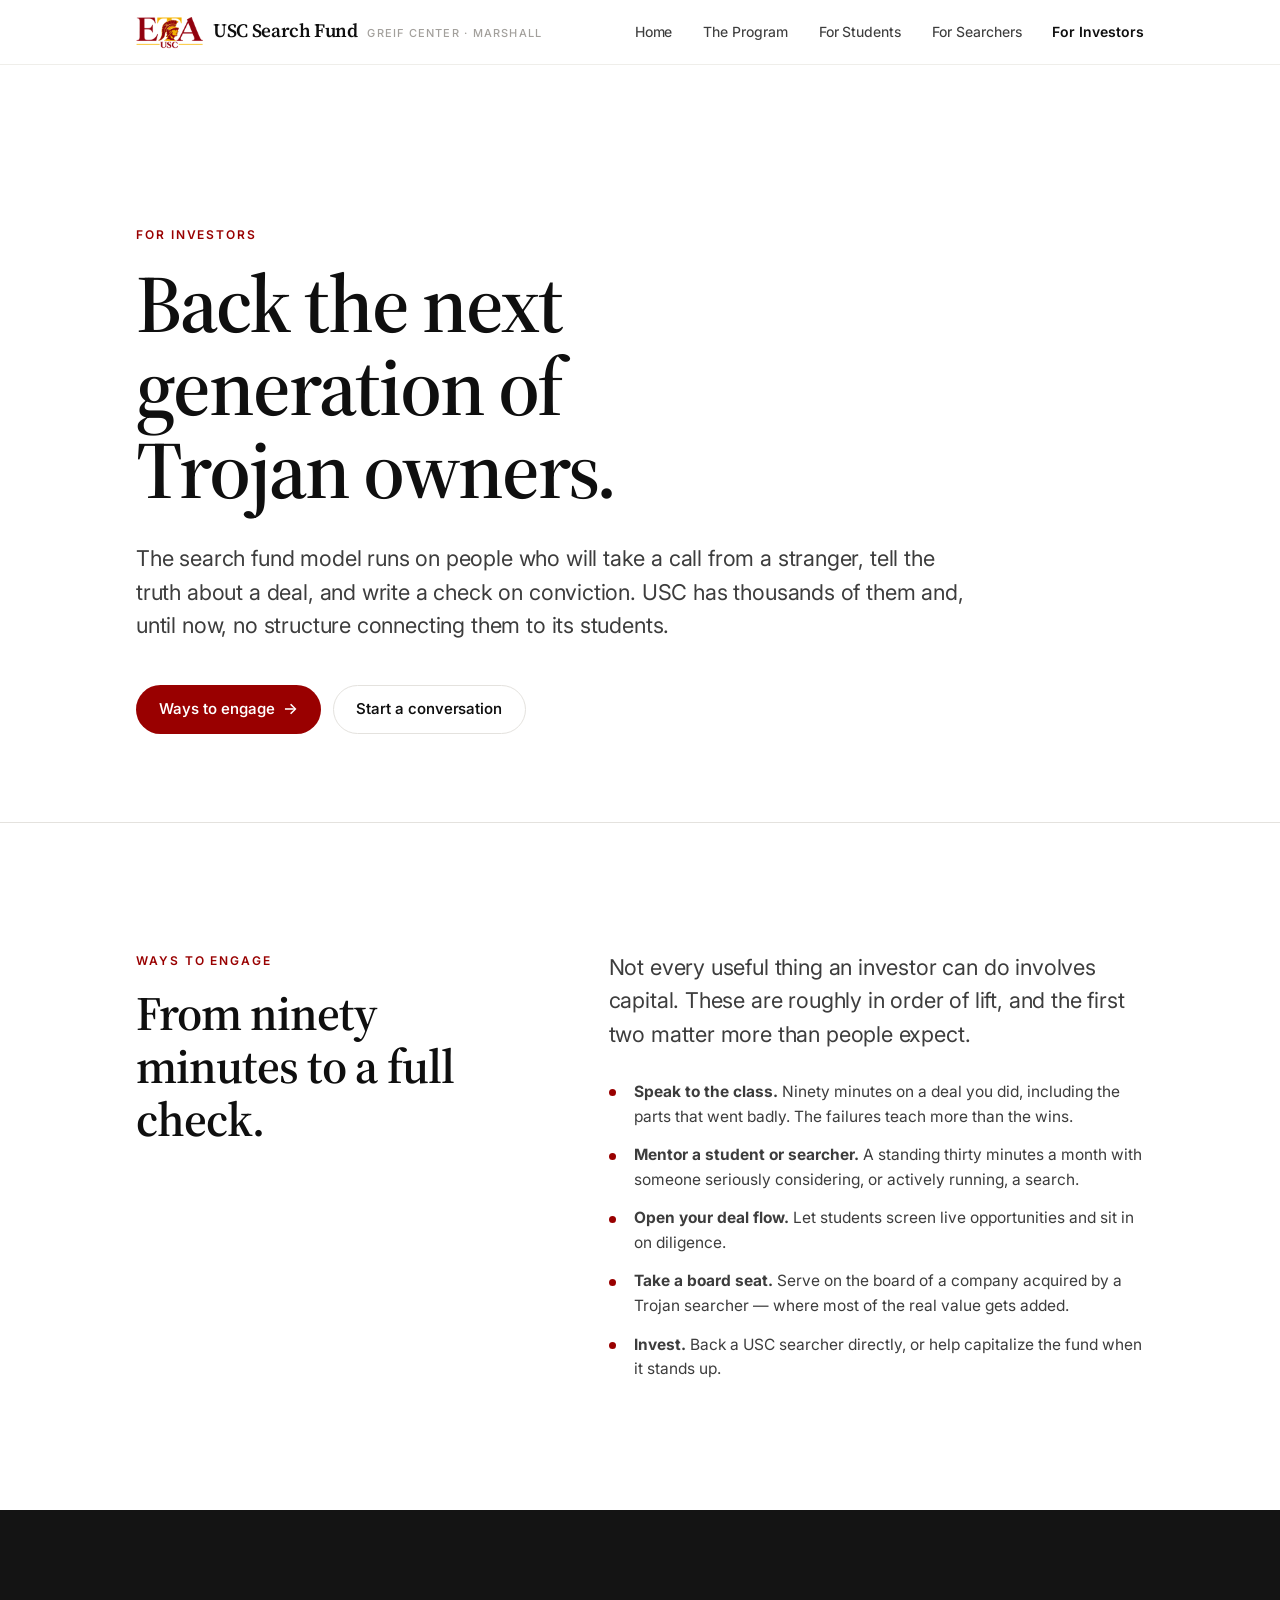
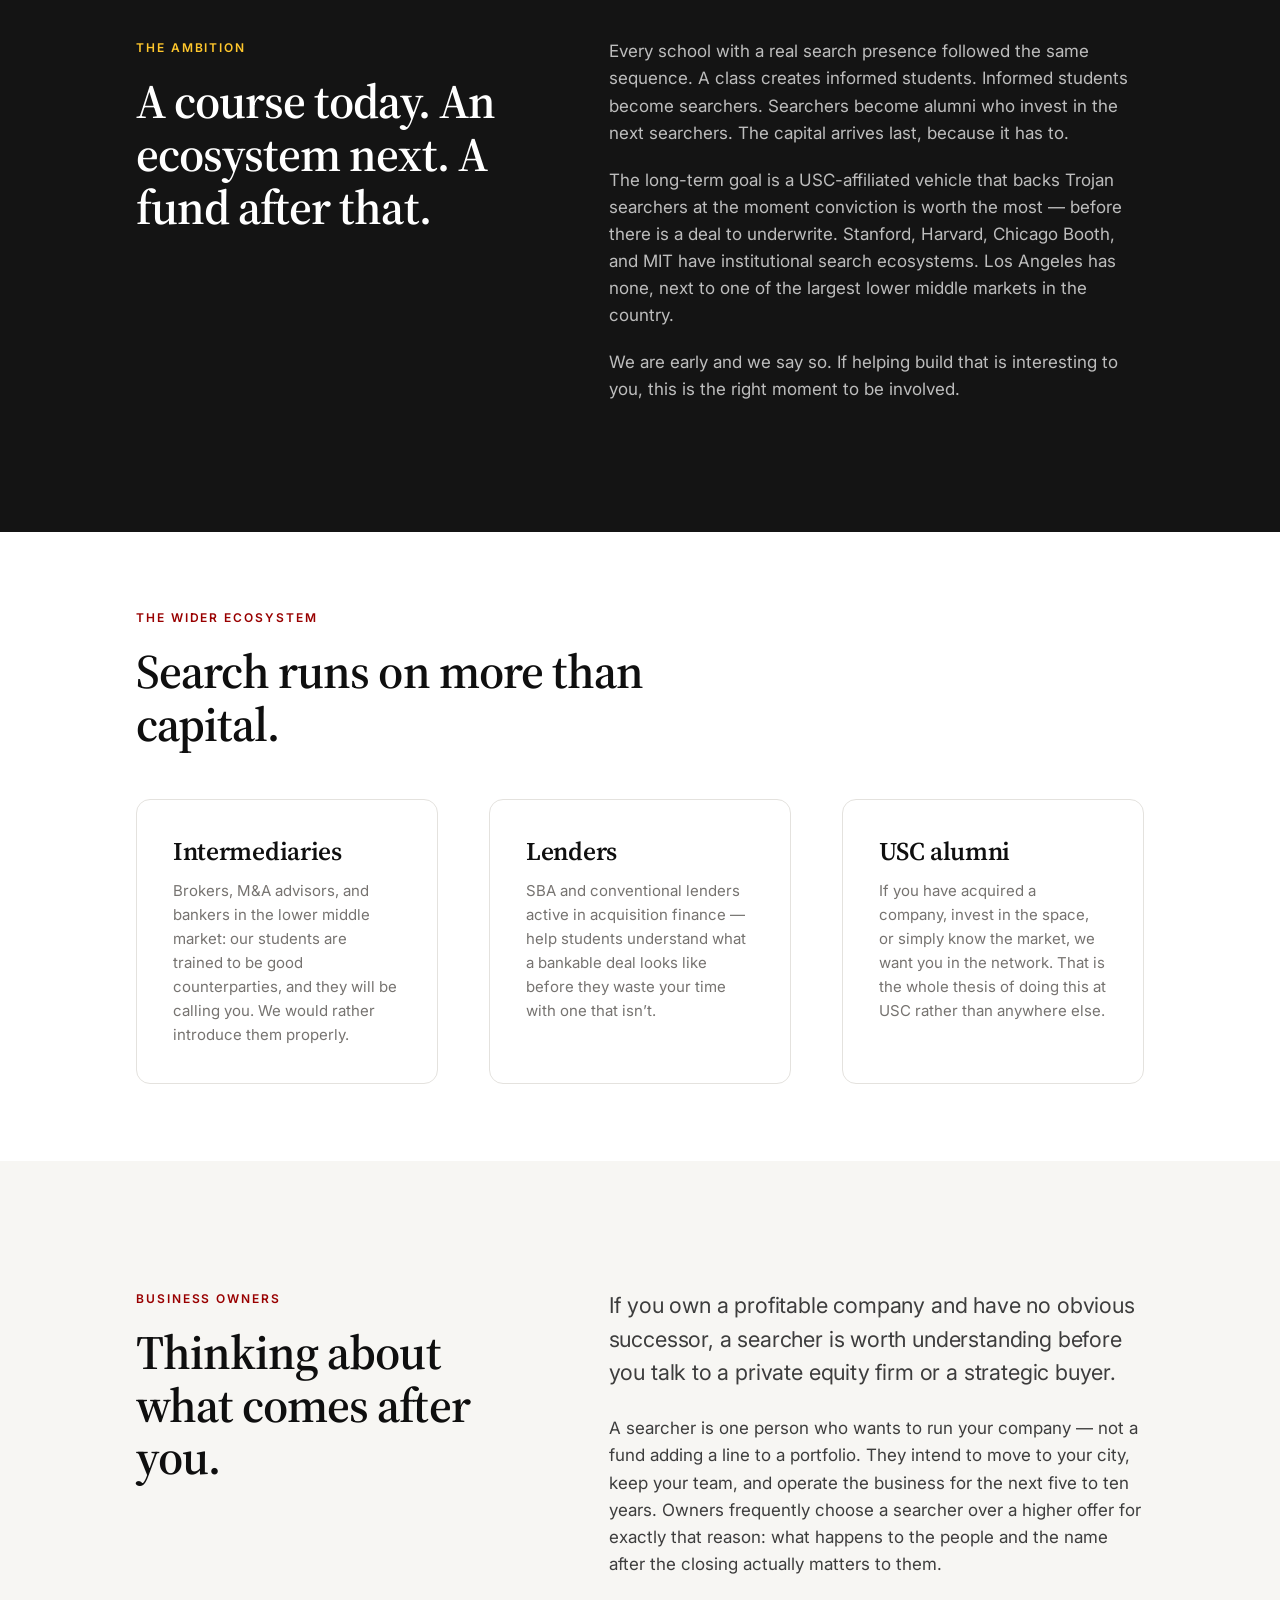
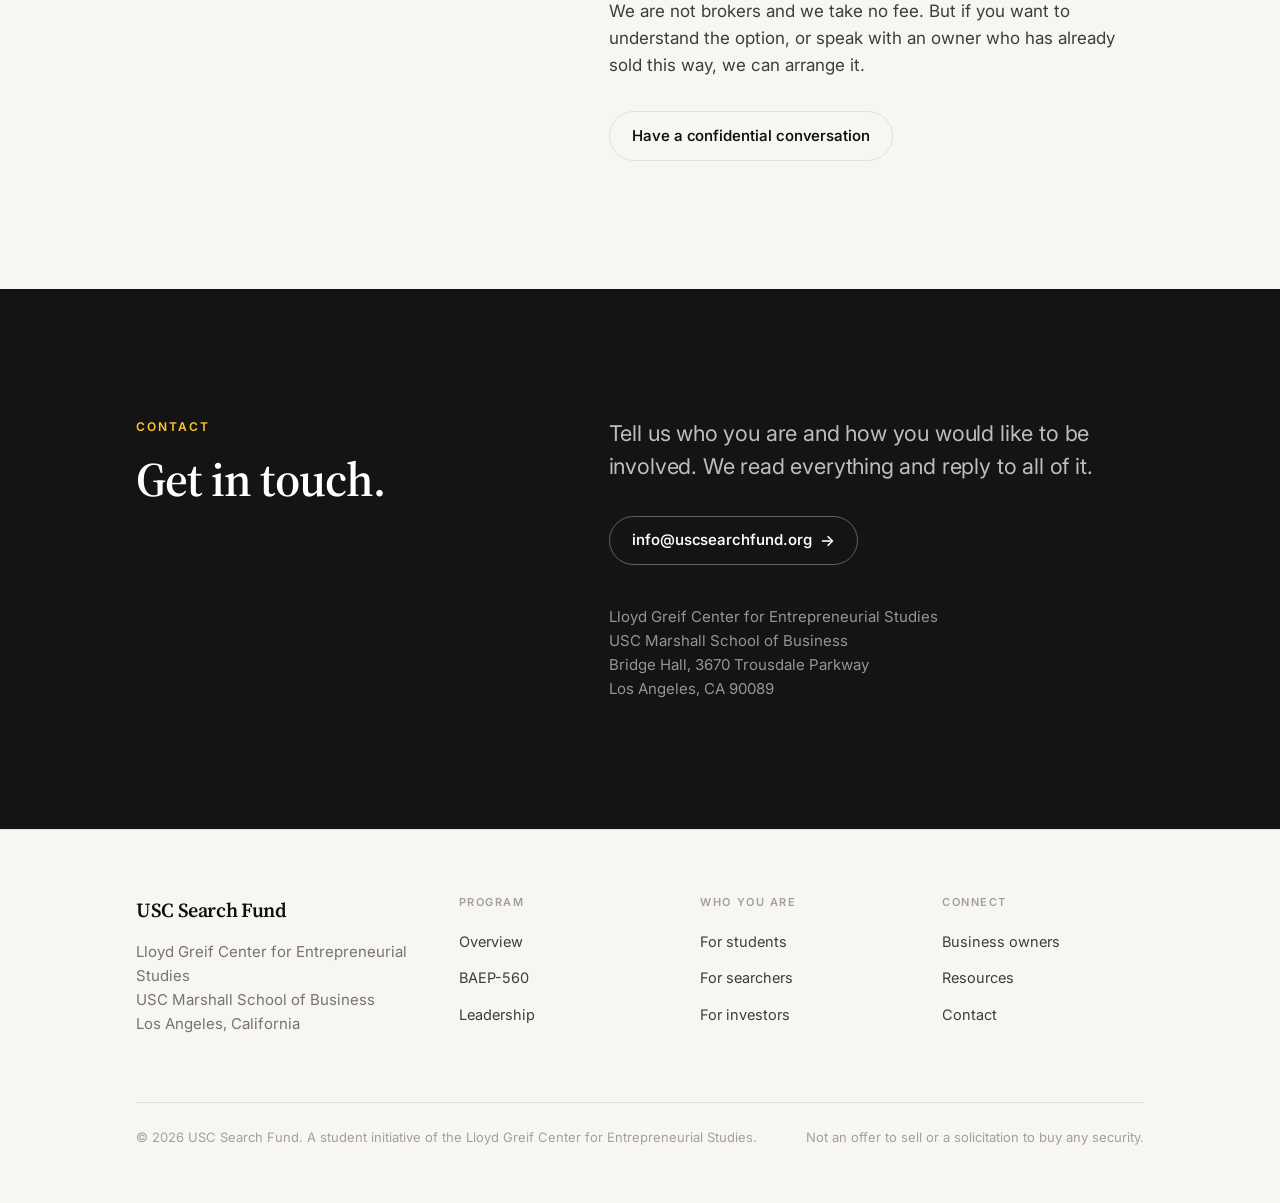
==== commit 8ef5500e: "Add the ETA USC logo to the masthead Sits left of the wordmark on all five pages. Trimmed of its emp" ====
--- a/investors.html
+++ b/investors.html
@@ -5,6 +5,20 @@
 <meta name="viewport" content="width=device-width, initial-scale=1">
 <title>For Investors — USC Search Fund</title>
 <meta name="description" content="For investors, operators, lenders, intermediaries, and business owners who want to work with USC Search Fund.">
+<link rel="canonical" href="https://uscsearchfund.org/investors.html">
+<meta property="og:type" content="website">
+<meta property="og:site_name" content="USC Search Fund">
+<meta property="og:title" content="For Investors — USC Search Fund">
+<meta property="og:description" content="For investors, operators, lenders, intermediaries, and business owners who want to work with USC Search Fund.">
+<meta property="og:url" content="https://uscsearchfund.org/investors.html">
+<meta property="og:image" content="https://uscsearchfund.org/assets/images/og-card.jpg">
+<meta property="og:image:width" content="2400">
+<meta property="og:image:height" content="1260">
+<meta property="og:image:alt" content="USC Search Fund — entrepreneurship through acquisition at the Lloyd Greif Center, USC Marshall.">
+<meta name="twitter:card" content="summary_large_image">
+<meta name="twitter:title" content="For Investors — USC Search Fund">
+<meta name="twitter:description" content="For investors, operators, lenders, intermediaries, and business owners who want to work with USC Search Fund.">
+<meta name="twitter:image" content="https://uscsearchfund.org/assets/images/og-card.jpg">
 <link rel="preconnect" href="https://fonts.googleapis.com">
 <link rel="preconnect" href="https://fonts.gstatic.com" crossorigin>
 <link href="https://fonts.googleapis.com/css2?family=Inter:wght@400;500;600&family=Source+Serif+4:opsz,wght@8..60,400;8..60,600&display=swap" rel="stylesheet">
@@ -14,6 +28,7 @@
 <header class="masthead">
   <div class="masthead__inner">
     <a class="brand" href="index.html">
+      <img class="brand__logo" src="assets/images/eta-usc-logo.png" alt="" width="67" height="34">
       <span class="brand__mark">USC Search Fund</span>
       <span class="brand__sub">Greif Center &middot; Marshall</span>
     </a>
--- a/assets/site.css
+++ b/assets/site.css
@@ -119,6 +119,8 @@
   height:64px; display:flex; align-items:center; justify-content:space-between; gap:1.5rem;
 }
 .brand{ display:flex; align-items:baseline; gap:.6rem; color:var(--ink); text-decoration:none; }
+/* The mark and sub sit on a shared baseline; the logo centres against them instead. */
+.brand__logo{ height:34px; width:auto; align-self:center; display:block; flex:none; }
 .brand:hover{ text-decoration:none; }
 .brand__mark{
   font-family:var(--serif); font-weight:600; font-size:1.1875rem;
@@ -291,7 +293,11 @@
   aspect-ratio:4/5; background:var(--bg-alt); border-radius:10px;
   margin-bottom:1.1rem; display:flex; align-items:center; justify-content:center;
   color:var(--ink-4); font-size:.75rem; letter-spacing:.1em; text-transform:uppercase;
-  border:1px solid var(--line-2);
+  border:1px solid var(--line-2); overflow:hidden;
+}
+/* Drop an <img> straight into the slot; it fills without touching the layout. */
+.person__portrait img{
+  width:100%; height:100%; object-fit:cover; display:block;
 }
 
 /* ------------------------------------------------------------------ FAQ -- */
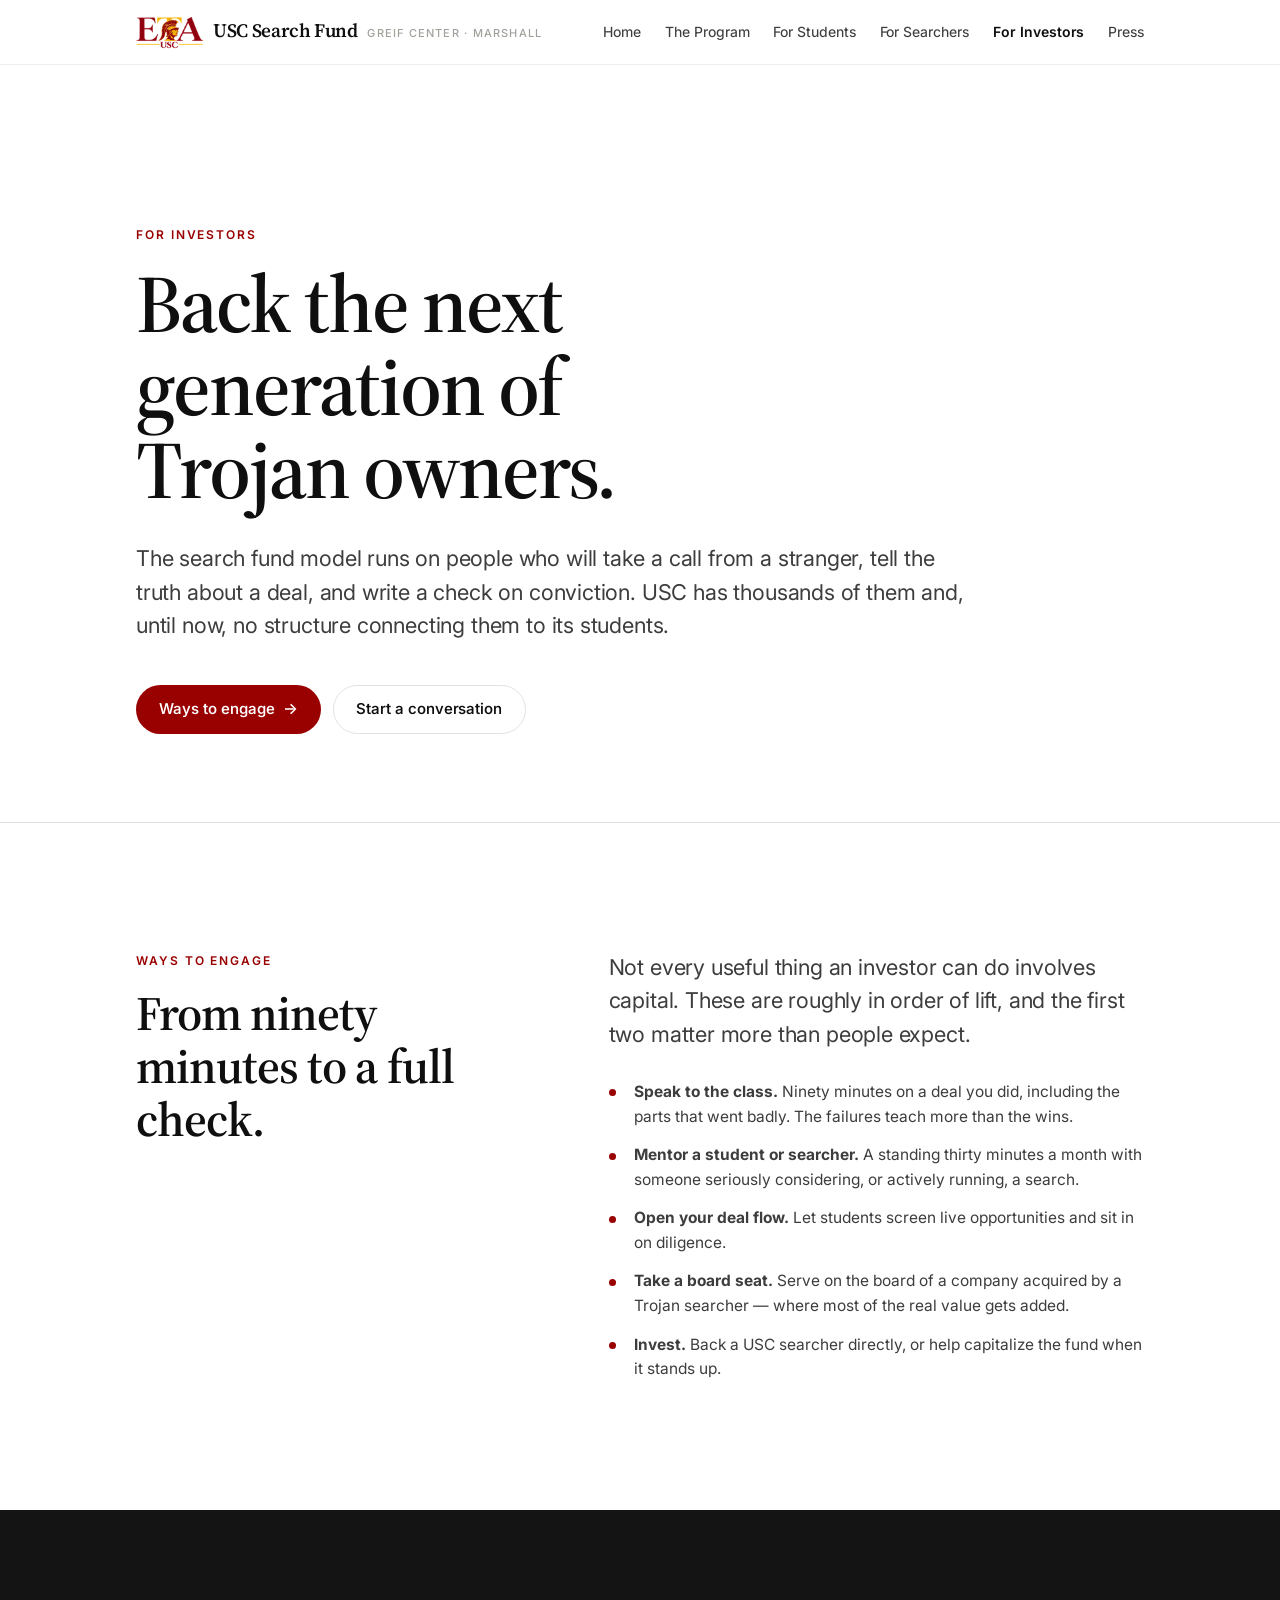
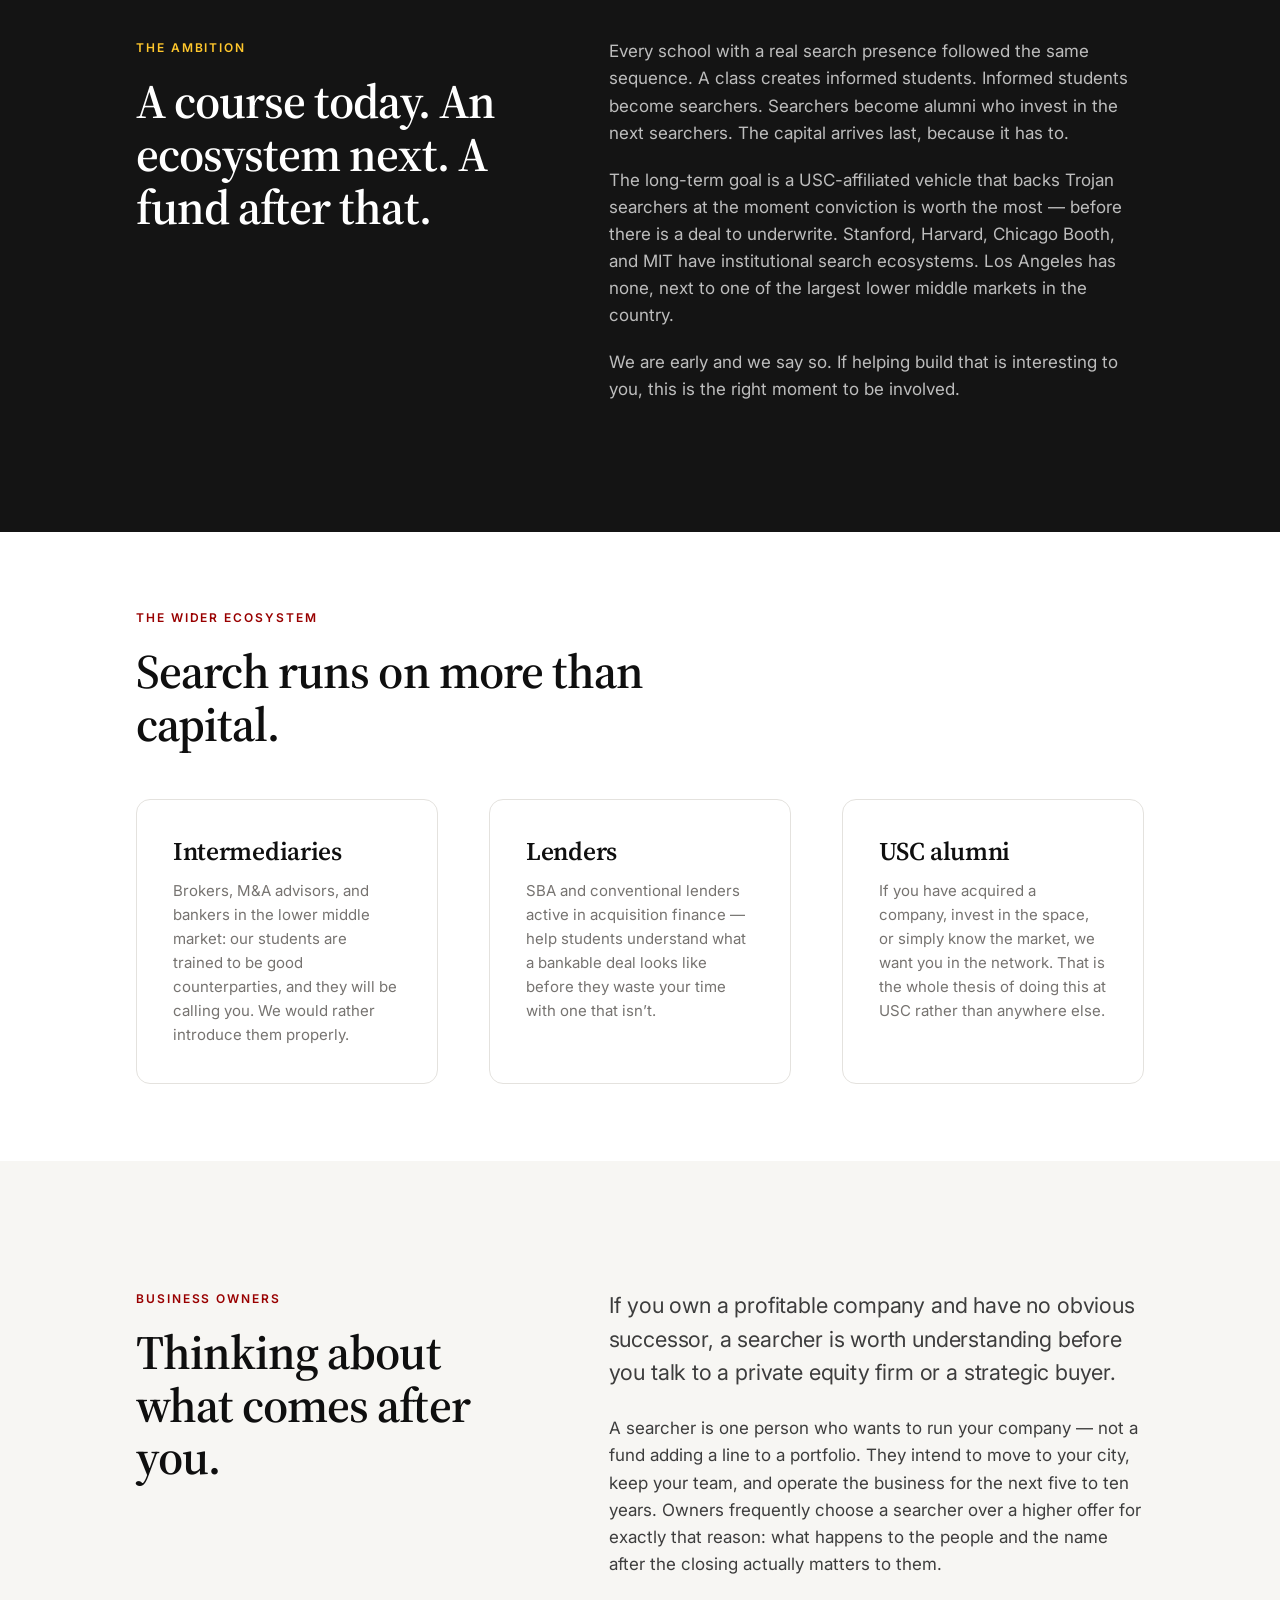
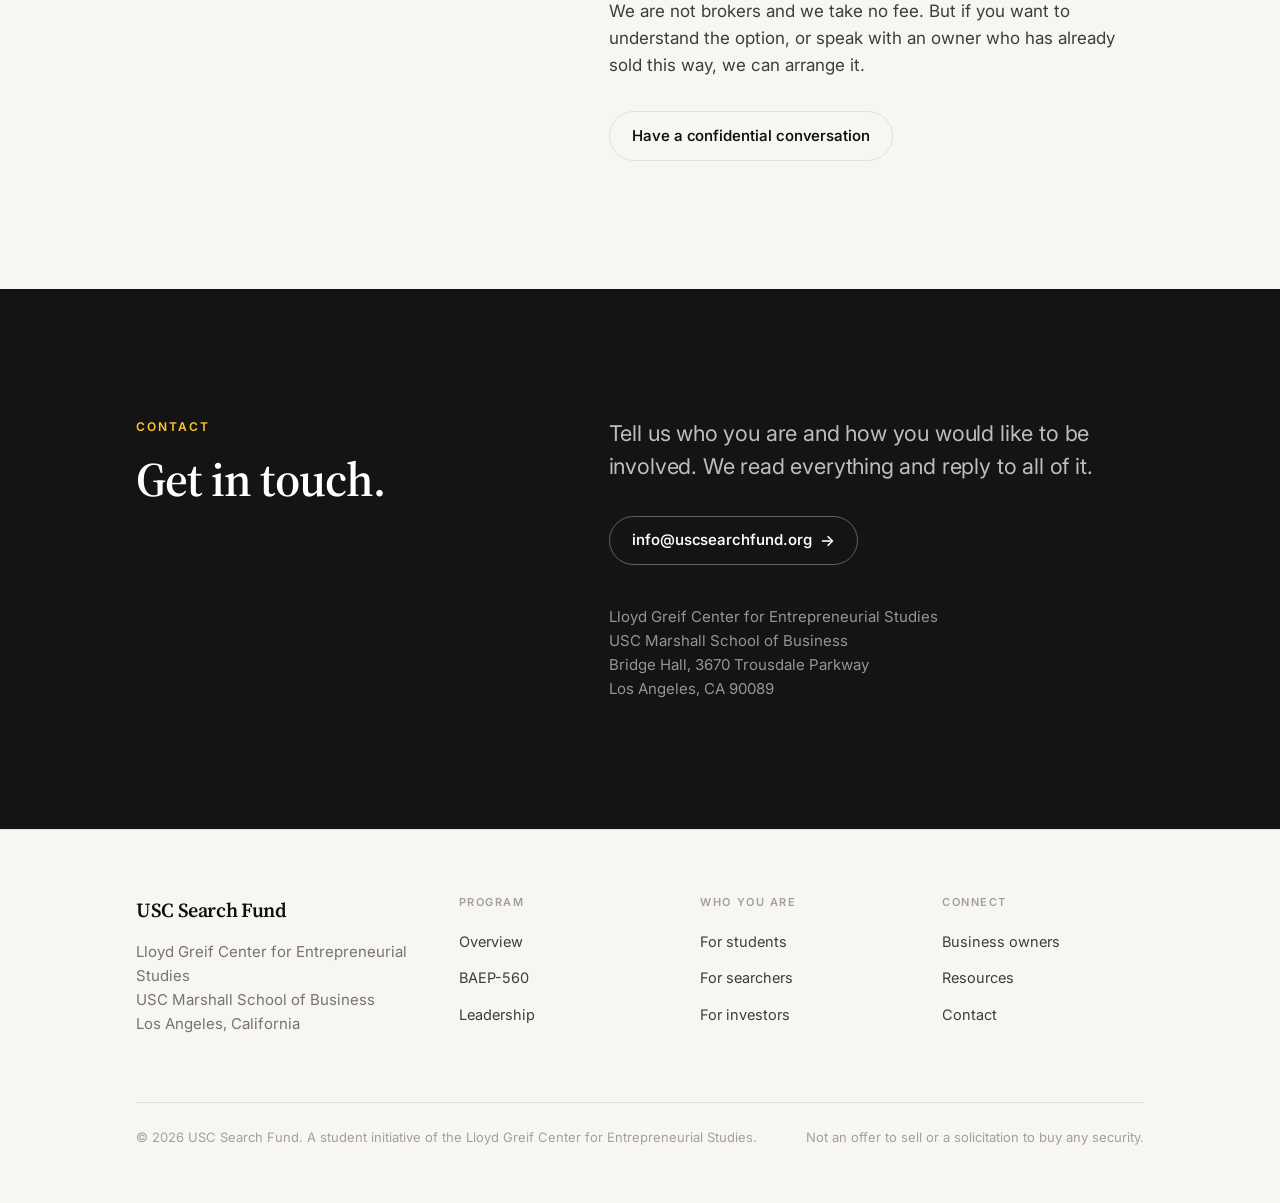
==== commit 938000e9: "Dustin's edits: bio, LinkedIn, resource links, videos, Press & Events Bio and people - Dustin's bio " ====
--- a/investors.html
+++ b/investors.html
@@ -38,6 +38,7 @@
       <a href="students.html">For Students</a>
       <a href="searchers.html">For Searchers</a>
       <a href="investors.html" aria-current="page">For Investors</a>
+      <a href="press.html">Press</a>
     </nav>
     <details class="menu">
       <summary class="menu__btn" aria-label="Menu"><span class="menu__bars"></span></summary>
@@ -47,6 +48,7 @@
         <a href="students.html">For Students</a>
         <a href="searchers.html">For Searchers</a>
         <a href="investors.html" aria-current="page">For Investors</a>
+        <a href="press.html">Press</a>
       </nav>
     </details>
   </div>
--- a/assets/site.css
+++ b/assets/site.css
@@ -130,7 +130,9 @@
   font-size:.6875rem; letter-spacing:.11em; text-transform:uppercase;
   color:var(--ink-4); font-weight:500; white-space:nowrap;
 }
-.nav{ display:flex; align-items:center; gap:clamp(1rem,2.4vw,2.1rem); }
+/* Six nav items now. The masthead inner is capped at --maxw, so the space
+   available does not grow on wider screens — the gap has to give. */
+.nav{ display:flex; align-items:center; gap:clamp(.8rem,1.85vw,1.6rem); }
 .nav a{
   font-size:.875rem; font-weight:450; color:var(--ink-2);
   letter-spacing:-.002em; white-space:nowrap; text-decoration:none;
@@ -210,6 +212,16 @@
 
 /* ----------------------------------------------------------------- hero -- */
 .hero{ padding-block:clamp(5rem,13vw,10rem) clamp(3.5rem,7vw,5.5rem); }
+/* Single column by default; the logo takes the right-hand whitespace on wide screens. */
+.hero__top{ display:grid; gap:clamp(2.75rem,5vw,4.5rem); align-items:center; }
+/* The logo is intrinsically 960px wide. Without this the auto track sizes to that
+   and the whole page scrolls sideways on a phone. */
+.hero__top > *{ min-width:0; }
+.hero__logo{ width:260px; max-width:100%; height:auto; justify-self:start; }
+@media (min-width:900px){
+  .hero__top{ grid-template-columns:minmax(0,1fr) minmax(210px,300px); }
+  .hero__logo{ width:100%; justify-self:end; }
+}
 .hero__title{ max-width:16ch; }
 .hero__title span{ display:block; }
 .hero__lede{ max-width:60ch; margin-top:1.9rem; }
@@ -300,6 +312,24 @@
   width:100%; height:100%; object-fit:cover; display:block;
 }
 
+/* LinkedIn link under each bio. Small, quiet, cardinal — the bio is the content,
+   this is a way out to the person. Icon is inline SVG so the page stays
+   dependency-free and offline-safe in the standalone build. */
+.person__link{
+  display:inline-flex; align-items:center; gap:.45rem;
+  margin-top:.9rem; font-size:.8125rem; font-weight:600;
+  letter-spacing:.06em; text-transform:uppercase;
+  color:var(--cardinal); text-decoration:none;
+}
+.person__link svg{ width:14px; height:14px; fill:currentColor; flex:none; }
+.person__link:hover{ text-decoration:underline; text-underline-offset:3px; }
+/* Visually hidden, still read aloud — lets two identical "LinkedIn" links
+   announce whose profile they point to. */
+.sr-only{
+  position:absolute; width:1px; height:1px; padding:0; margin:-1px;
+  overflow:hidden; clip:rect(0 0 0 0); white-space:nowrap; border:0;
+}
+
 /* ------------------------------------------------------------------ FAQ -- */
 .faq{ border-top:1px solid var(--line); }
 .faq details{ border-bottom:1px solid var(--line); }
@@ -335,6 +365,24 @@
 }
 .deflist dd{ margin:0 0 1.35rem; font-size:.9688rem; color:var(--ink-2); }
 .deflist dd:last-child{ margin-bottom:0; }
+
+/* Linked resource titles. On the dark band the title text is already white and
+   site-wide links carry no underline, so a link would be invisible as a link —
+   this restores the affordance without shouting. Gold on hover, matching the
+   accent the dark sections already use. */
+.deflist dt a{
+  color:inherit; text-decoration:underline;
+  text-decoration-color:rgba(0,0,0,.3);
+  text-underline-offset:4px; text-decoration-thickness:1px;
+  transition:color .18s var(--ease), text-decoration-color .18s var(--ease);
+}
+.deflist dt a:hover{
+  color:var(--cardinal); text-decoration-color:var(--cardinal);
+}
+/* Same list on a dark band: the rule above would draw a black underline on
+   near-black. Flip it to white, and hover to the gold the dark sections use. */
+.dark .deflist dt a{ text-decoration-color:rgba(255,255,255,.35); }
+.dark .deflist dt a:hover{ color:var(--gold); text-decoration-color:var(--gold); }
 
 /* ------------------------------------------------------------------ CTA -- */
 .cta-tri{ display:grid; grid-template-columns:repeat(3,1fr); gap:0; border-top:1px solid var(--line); }
@@ -388,3 +436,57 @@
 @media (prefers-reduced-motion:reduce){
   *{ animation:none !important; transition:none !important; scroll-behavior:auto !important; }
 }
+
+/* --------------------------------------------------------------- video -- */
+/* Embeds are lazy: six players is ~1MB of YouTube script if they all load at
+   once, and most visitors never scroll to the grid. youtube-nocookie defers
+   tracking cookies until someone actually presses play. */
+.video{ margin:0; }
+.video__frame{
+  position:relative; aspect-ratio:16/9; overflow:hidden;
+  border-radius:10px; background:var(--bg-alt);
+  border:1px solid var(--line-2);
+}
+.video__frame iframe{
+  position:absolute; inset:0; width:100%; height:100%; border:0; display:block;
+}
+.video__cap{ margin-top:.9rem; }
+.video__name{
+  display:block; font-family:var(--serif); font-size:1.0625rem;
+  font-weight:600; letter-spacing:-.008em; color:var(--ink);
+}
+.video__co{
+  display:block; margin-top:.25rem; font-size:.8125rem; font-weight:600;
+  letter-spacing:.09em; text-transform:uppercase; color:var(--cardinal);
+}
+.video-grid{ margin-top:clamp(2.5rem,5vw,3.5rem); }
+
+/* The featured single video runs wider than a grid tile, so cap it or it
+   swamps the section it sits in. */
+.video--feature .video__frame{ border-radius:12px; }
+.video--feature .video__name{ font-size:1.25rem; }
+
+/* Standalone build: no iframe, a link to YouTube instead. */
+.video__fallback{
+  display:flex; align-items:center; justify-content:center; gap:.6rem;
+  aspect-ratio:16/9; border-radius:10px; background:var(--bg-alt);
+  border:1px solid var(--line-2); color:var(--cardinal);
+  font-weight:600; font-size:.9375rem; text-align:center; padding:1rem;
+}
+
+@media (max-width:900px){
+  .video-grid.grid--3{ grid-template-columns:repeat(2,1fr); }
+}
+@media (max-width:620px){
+  .video-grid.grid--3{ grid-template-columns:1fr; }
+}
+
+/* ------------------------------------------------------ conferences -- */
+/* Month and city ride alongside the conference name. Dates themselves stay
+   off the page on purpose — they move every year and the host site is the
+   source of truth. */
+.conf__when,.item__meta{
+  display:block; margin-top:.3rem; font-size:.75rem; font-weight:600;
+  letter-spacing:.09em; text-transform:uppercase; color:var(--ink-3);
+}
+.deflist dt strong{ color:var(--ink); font-weight:600; }
